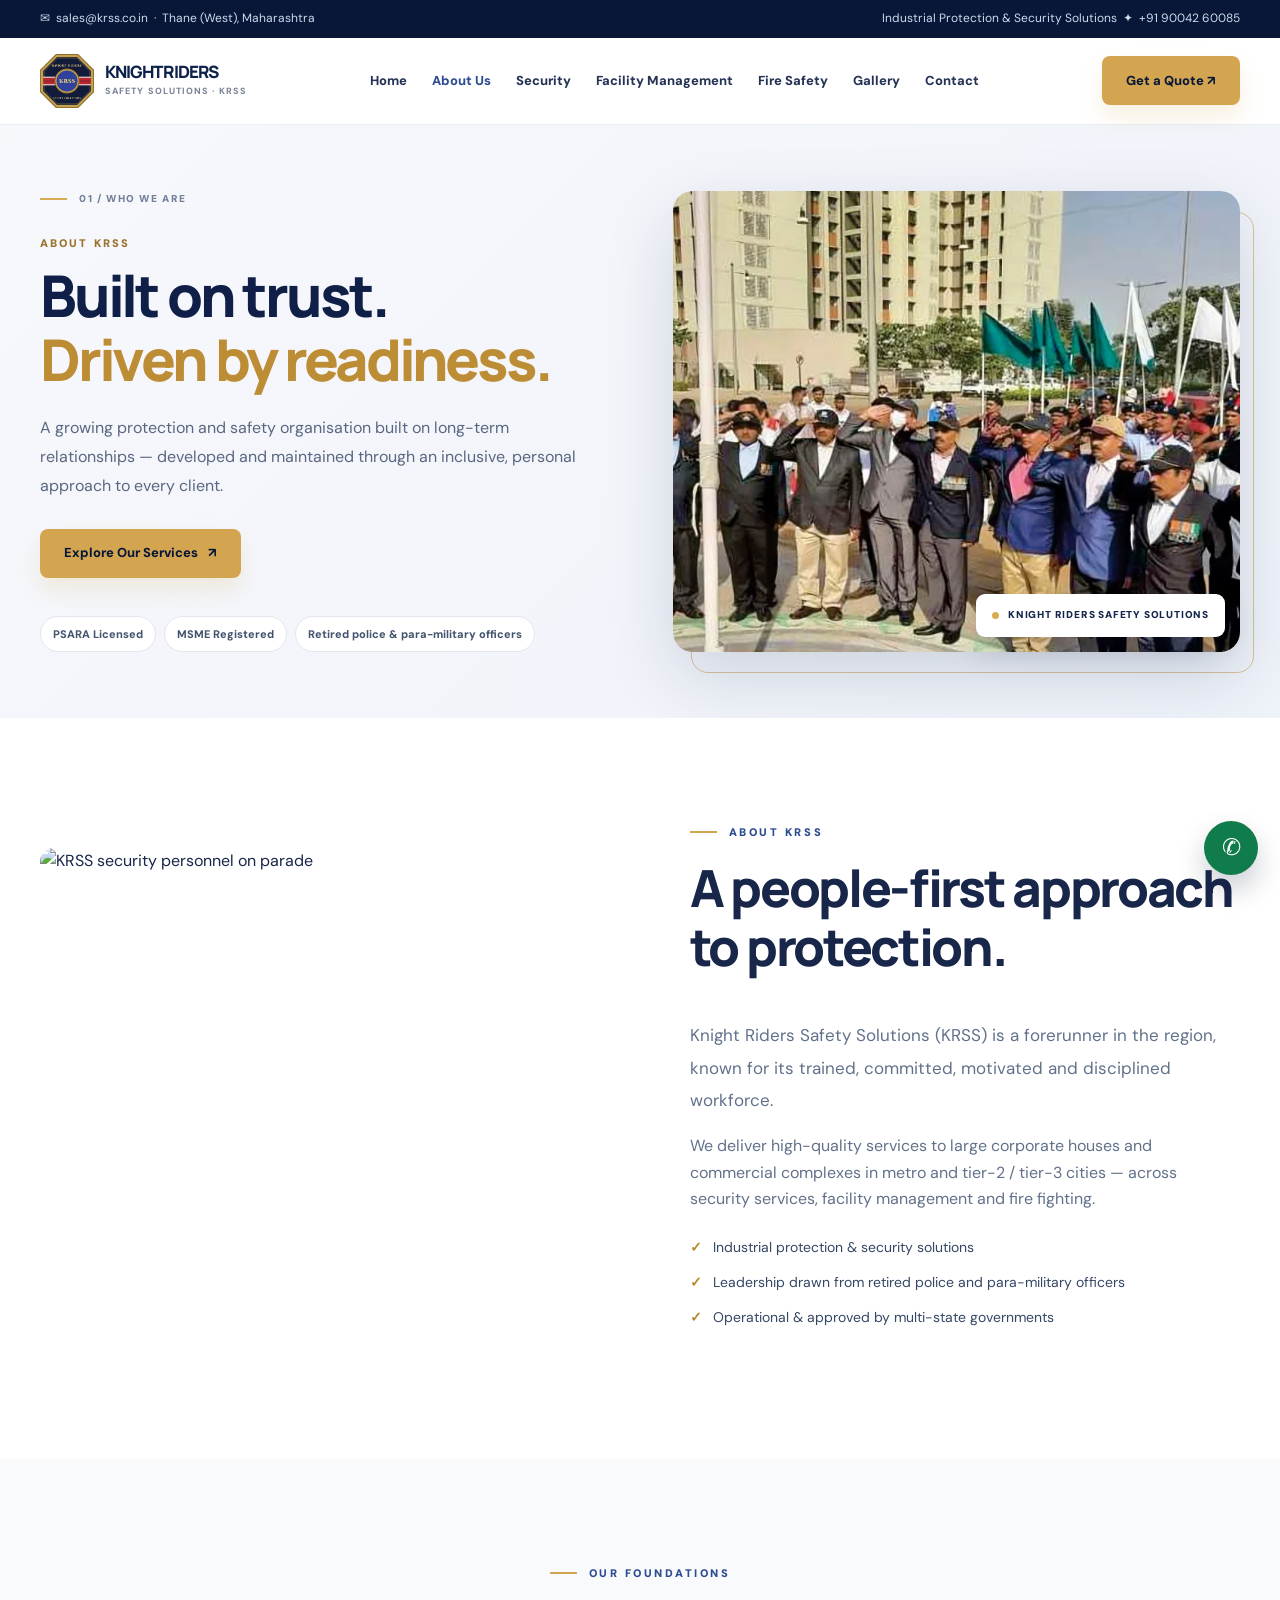
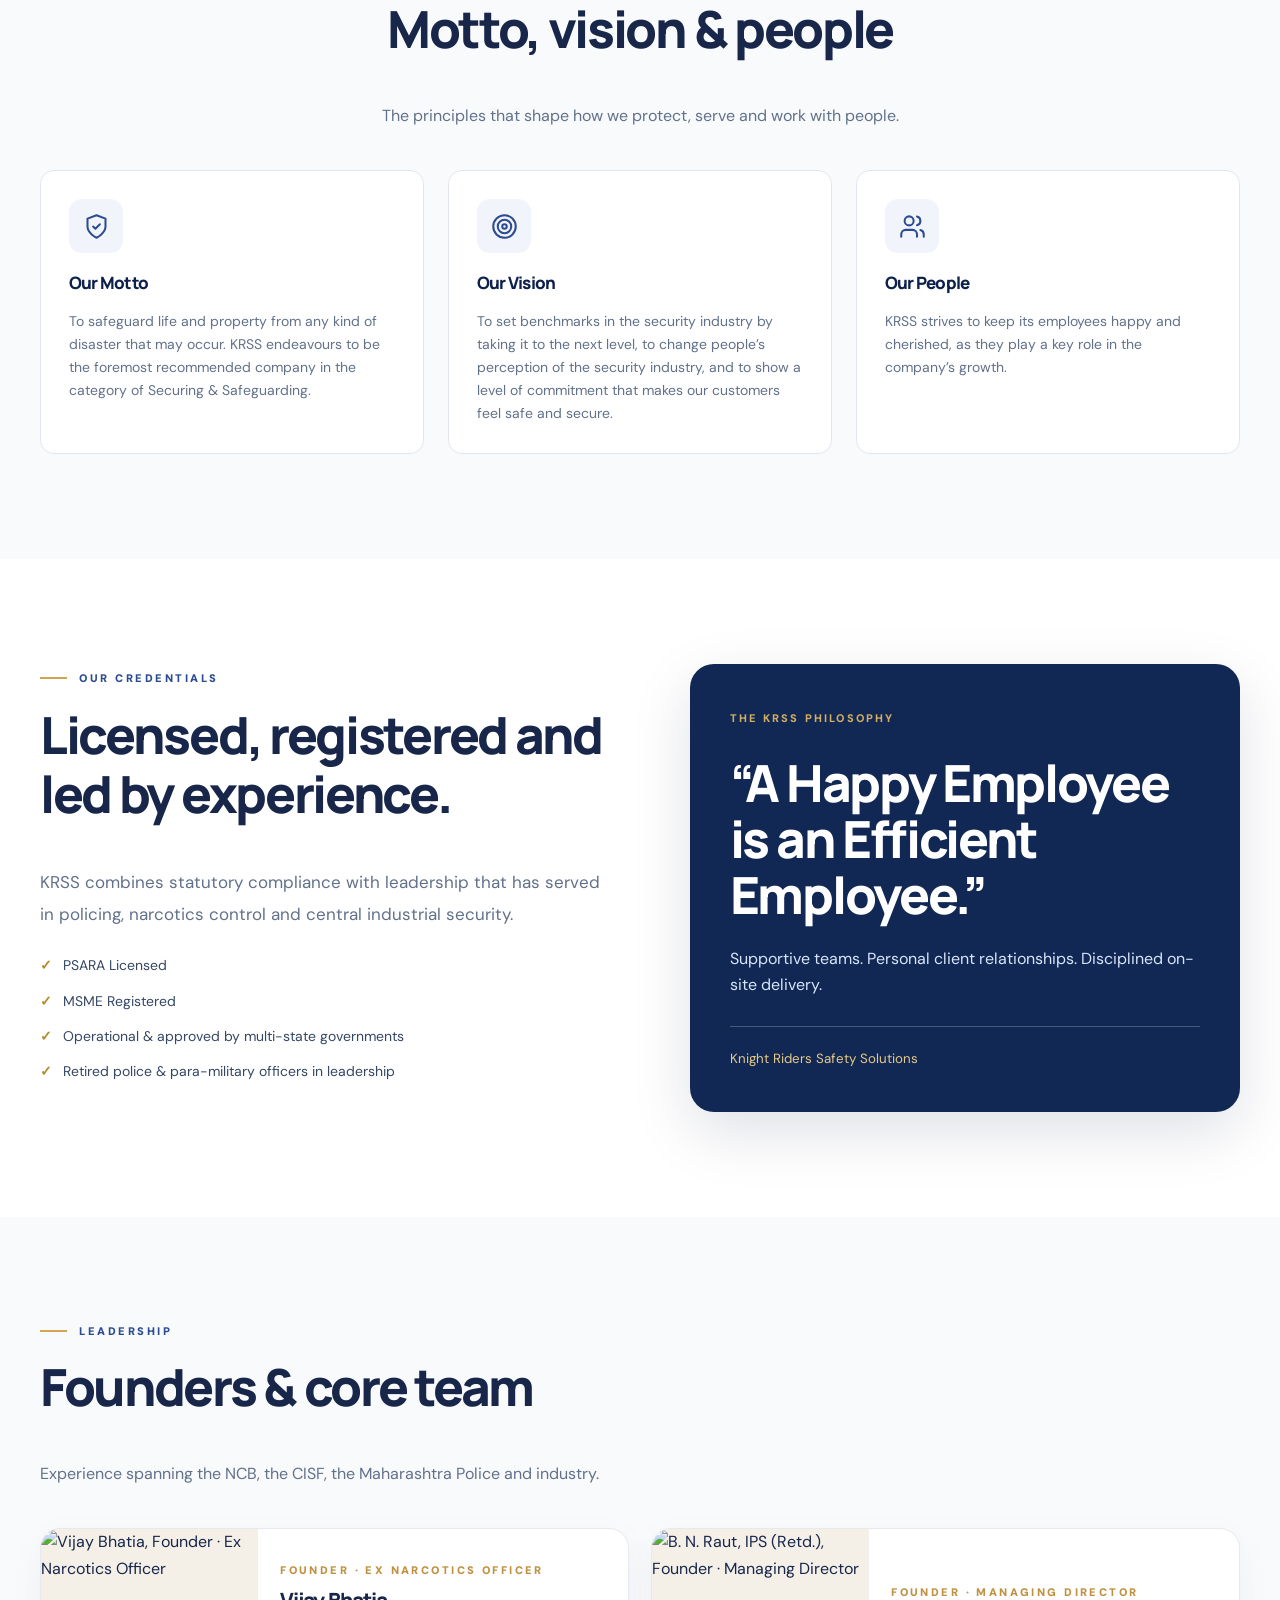
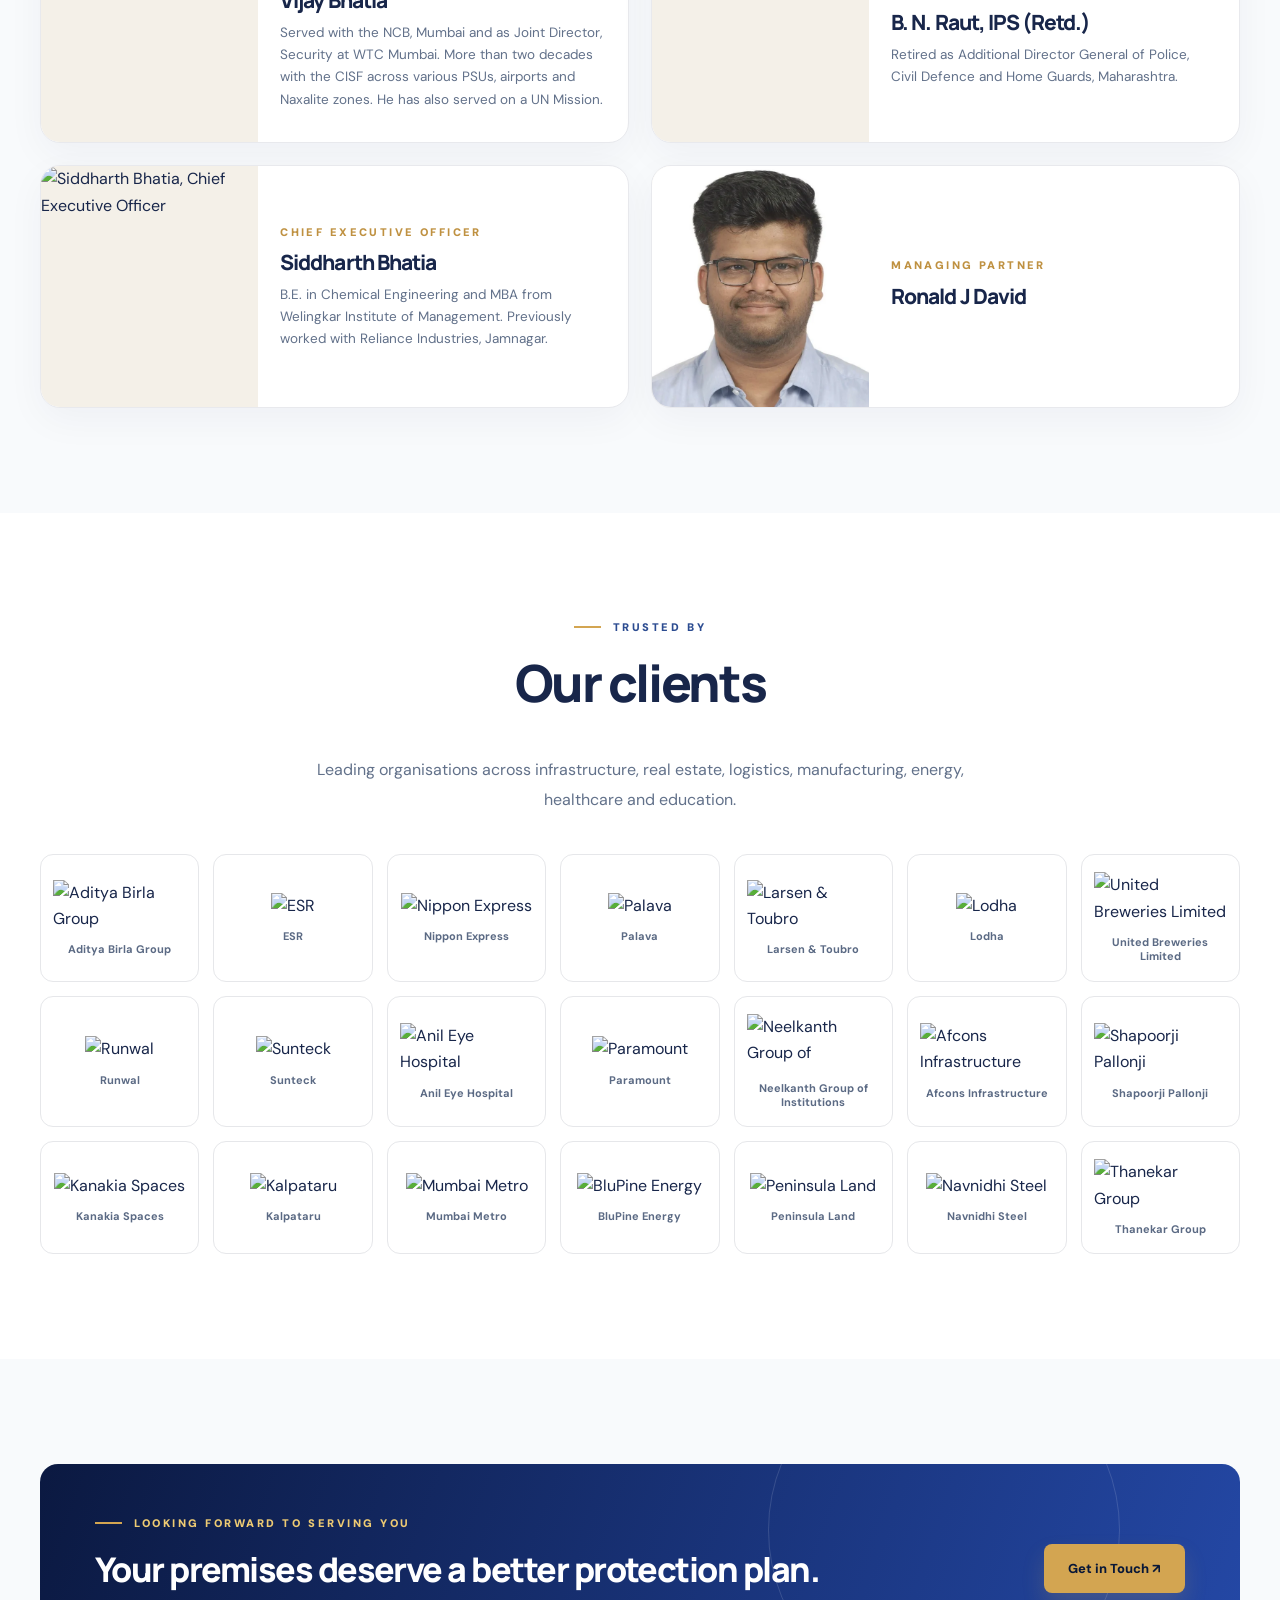
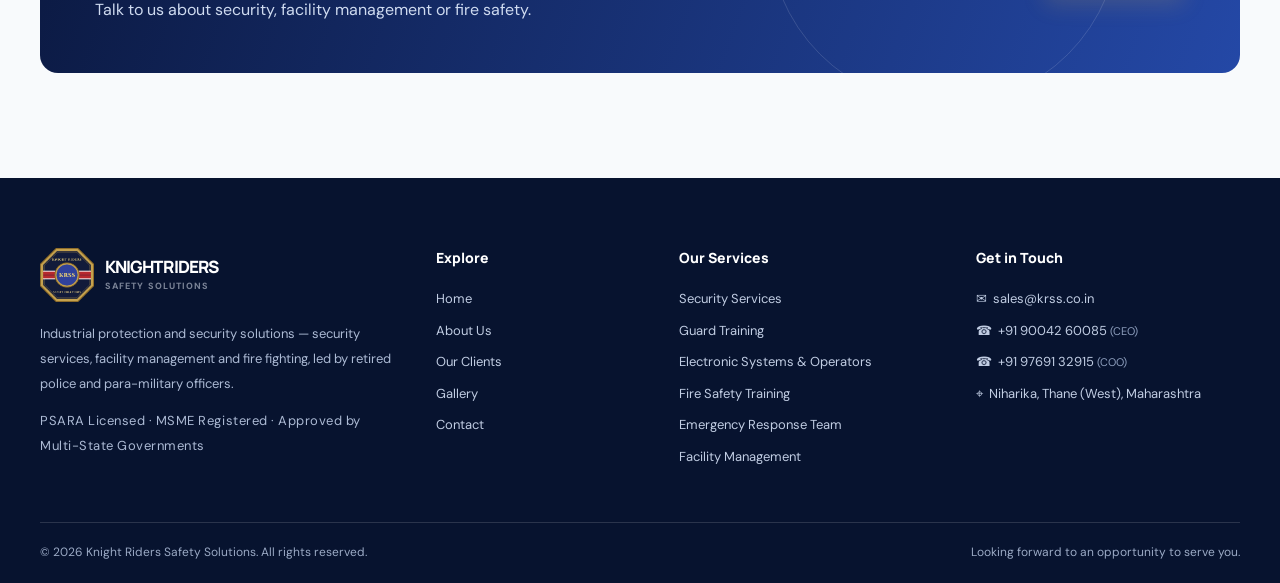
==== about.html @ 5faadcf9 "first commit" ====
<!DOCTYPE html>
<html lang="en">
<head>
<meta charset="utf-8"/>
<meta name="viewport" content="width=device-width,initial-scale=1"/>
<meta name="description" content="About Knight Riders Safety Solutions (KRSS): our motto, vision, people, founders and core team, and the clients we serve."/>
<meta name="theme-color" content="#0b1941"/>
<meta name="color-scheme" content="light"/>
<title>About Us | Knight Riders Safety Solutions</title>
<link rel="icon" type="image/png" href="assets/krss-emblem-180.png"/>
<link rel="apple-touch-icon" href="assets/krss-emblem-180.png"/>
<link rel="preconnect" href="https://fonts.googleapis.com"/>
<link rel="stylesheet" href="style.css"/>
</head>
<body>
<a class="skip-to-content" href="#main-content">Skip to main content</a>
<div class="topbar"><div class="container"><div>✉&nbsp; <a href="mailto:sales@krss.co.in">sales@krss.co.in</a> &nbsp;·&nbsp; Thane (West), Maharashtra</div><div>Industrial Protection &amp; Security Solutions &nbsp;✦&nbsp; <a href="tel:+919004260085">+91 90042 60085</a></div></div></div>
<header class="header"><div class="container navwrap">
<a class="logo" href="index.html" aria-label="KRSS Home"><img src="assets/krss-emblem.webp" alt="Knight Riders Safety Solutions logo" width="54" height="54"/><span><strong>KNIGHT RIDERS</strong><small>SAFETY SOLUTIONS · KRSS</small></span></a>
<nav class="navlinks" id="main-navigation" aria-label="Main navigation"><a href="index.html">Home</a><a href="about.html" class="active" aria-current="page">About Us</a><a href="security.html">Security</a><a href="facility.html">Facility Management</a><a href="fire-safety.html">Fire Safety</a><a href="gallery.html">Gallery</a><a href="contact.html">Contact</a></nav>
<a class="btn btn-gold" href="contact.html">Get a Quote ↗</a>
<button type="button" class="menu-toggle" aria-controls="main-navigation" aria-expanded="false" aria-label="Toggle navigation">☰</button>
</div></header>
<main id="main-content">
<section class="editorial-hero hero-about"><div class="container editorial-shell">
<div class="editorial-copy"><div class="hero-index"><span class="index-line"></span>01 / WHO WE ARE</div><div class="editorial-kicker">ABOUT KRSS</div>
<h1>Built on trust.<br/><em>Driven by readiness.</em></h1><p>A growing protection and safety organisation built on long-term relationships — developed and maintained through an inclusive, personal approach to every client.</p><div class="editorial-actions"><a class="btn btn-gold" href="security.html">Explore Our Services <span aria-hidden="true">↗</span></a></div><div class="hero-chips"><span>PSARA Licensed</span><span>MSME Registered</span><span>Retired police &amp; para-military officers</span></div></div>
<div class="editorial-visual"><img src="assets/officers-salute.webp" alt="KRSS officers saluting at a flag-hoisting ceremony" loading="eager" fetchpriority="high" decoding="async"/><div class="photo-tag"><span class="photo-tag-dot"></span>KNIGHT RIDERS SAFETY SOLUTIONS</div></div>
</div></section>
<section class="section"><div class="container split">
<div class="image-figure reveal"><img src="assets/parade.webp" alt="KRSS security personnel on parade" loading="lazy" decoding="async"/></div>
<div class="reveal"><div class="eyebrow">About KRSS</div><h2>A people-first approach to protection.</h2>
<p class="lead">Knight Riders Safety Solutions (KRSS) is a forerunner in the region, known for its trained, committed, motivated and disciplined workforce.</p>
<p>We deliver high-quality services to large corporate houses and commercial complexes in metro and tier-2 / tier-3 cities — across security services, facility management and fire fighting.</p>
<ul class="ticklist"><li>Industrial protection &amp; security solutions</li><li>Leadership drawn from retired police and para-military officers</li><li>Operational &amp; approved by multi-state governments</li></ul></div>
</div></section>

<section class="section section-muted"><div class="container">
<div class="section-title center reveal"><div class="eyebrow">Our Foundations</div><h2>Motto, vision &amp; people</h2><p>The principles that shape how we protect, serve and work with people.</p></div>
<div class="grid3">
<div class="feature reveal"><div class="f-icon"><span class="krss-icon" data-icon="shield-check" aria-hidden="true"></span></div><h3>Our Motto</h3><p>To safeguard life and property from any kind of disaster that may occur. KRSS endeavours to be the foremost recommended company in the category of Securing &amp; Safeguarding.</p></div>
<div class="feature reveal"><div class="f-icon"><span class="krss-icon" data-icon="target" aria-hidden="true"></span></div><h3>Our Vision</h3><p>To set benchmarks in the security industry by taking it to the next level, to change people’s perception of the security industry, and to show a level of commitment that makes our customers feel safe and secure.</p></div>
<div class="feature reveal"><div class="f-icon"><span class="krss-icon" data-icon="users" aria-hidden="true"></span></div><h3>Our People</h3><p>KRSS strives to keep its employees happy and cherished, as they play a key role in the company’s growth.</p></div>
</div></div></section>

<section class="section"><div class="container split about-values">
<div class="reveal"><div class="eyebrow">Our Credentials</div><h2>Licensed, registered and led by experience.</h2>
<p class="lead">KRSS combines statutory compliance with leadership that has served in policing, narcotics control and central industrial security.</p>
<ul class="ticklist"><li>PSARA Licensed</li><li>MSME Registered</li><li>Operational &amp; approved by multi-state governments</li><li>Retired police &amp; para-military officers in leadership</li></ul></div>
<div class="value-note reveal"><span>THE KRSS PHILOSOPHY</span><h3>“A Happy Employee is an Efficient Employee.”</h3><p>Supportive teams. Personal client relationships. Disciplined on-site delivery.</p><div class="value-line"></div><small>Knight Riders Safety Solutions</small></div>
</div></section>

<section class="section section-muted"><div class="container">
<div class="section-title reveal"><div class="eyebrow">Leadership</div><h2>Founders &amp; core team</h2><p>Experience spanning the NCB, the CISF, the Maharashtra Police and industry.</p></div>
<div class="leadership-grid">
<article class="leader-card reveal"><div class="leader-portrait"><img src="assets/leader-1.webp" alt="Vijay Bhatia, Founder · Ex Narcotics Officer" loading="lazy" decoding="async"/></div><div class="leader-details"><span class="subtle-overline">Founder · Ex Narcotics Officer</span><h3>Vijay Bhatia</h3><p>Served with the NCB, Mumbai and as Joint Director, Security at WTC Mumbai. More than two decades with the CISF across various PSUs, airports and Naxalite zones. He has also served on a UN Mission.</p></div></article>
<article class="leader-card reveal"><div class="leader-portrait"><img src="assets/leader-2.webp" alt="B. N. Raut, IPS (Retd.), Founder · Managing Director" loading="lazy" decoding="async"/></div><div class="leader-details"><span class="subtle-overline">Founder · Managing Director</span><h3>B. N. Raut, IPS (Retd.)</h3><p>Retired as Additional Director General of Police, Civil Defence and Home Guards, Maharashtra.</p></div></article>
<article class="leader-card reveal"><div class="leader-portrait"><img src="assets/leader-3.webp" alt="Siddharth Bhatia, Chief Executive Officer" loading="lazy" decoding="async"/></div><div class="leader-details"><span class="subtle-overline">Chief Executive Officer</span><h3>Siddharth Bhatia</h3><p>B.E. in Chemical Engineering and MBA from Welingkar Institute of Management. Previously worked with Reliance Industries, Jamnagar.</p></div></article>
<article class="leader-card reveal"><div class="leader-portrait"><img src="assets/leader-4.webp" alt="Ronald J David, Managing Partner" loading="lazy" decoding="async"/></div><div class="leader-details"><span class="subtle-overline">Managing Partner</span><h3>Ronald J David</h3></div></article>
</div></div></section>

<section class="section" id="clients"><div class="container">
<div class="section-title center reveal"><div class="eyebrow">Trusted By</div><h2>Our clients</h2><p>Leading organisations across infrastructure, real estate, logistics, manufacturing, energy, healthcare and education.</p></div>
<div class="client-brand-grid"><figure class="client-brand reveal"><img src="assets/client-logo-01.webp" alt="Aditya Birla Group" loading="lazy" decoding="async"/><figcaption>Aditya Birla Group</figcaption></figure><figure class="client-brand reveal"><img src="assets/client-logo-02.webp" alt="ESR" loading="lazy" decoding="async"/><figcaption>ESR</figcaption></figure><figure class="client-brand reveal"><img src="assets/client-logo-03.webp" alt="Nippon Express" loading="lazy" decoding="async"/><figcaption>Nippon Express</figcaption></figure><figure class="client-brand reveal"><img src="assets/client-logo-04.webp" alt="Palava" loading="lazy" decoding="async"/><figcaption>Palava</figcaption></figure><figure class="client-brand reveal"><img src="assets/client-logo-05.webp" alt="Larsen &amp; Toubro" loading="lazy" decoding="async"/><figcaption>Larsen &amp; Toubro</figcaption></figure><figure class="client-brand reveal"><img src="assets/client-logo-06.webp" alt="Lodha" loading="lazy" decoding="async"/><figcaption>Lodha</figcaption></figure><figure class="client-brand reveal"><img src="assets/client-logo-07.webp" alt="United Breweries Limited" loading="lazy" decoding="async"/><figcaption>United Breweries Limited</figcaption></figure><figure class="client-brand reveal"><img src="assets/client-logo-08.webp" alt="Runwal" loading="lazy" decoding="async"/><figcaption>Runwal</figcaption></figure><figure class="client-brand reveal"><img src="assets/client-logo-09.webp" alt="Sunteck" loading="lazy" decoding="async"/><figcaption>Sunteck</figcaption></figure><figure class="client-brand reveal"><img src="assets/client-logo-10.webp" alt="Anil Eye Hospital" loading="lazy" decoding="async"/><figcaption>Anil Eye Hospital</figcaption></figure><figure class="client-brand reveal"><img src="assets/client-logo-11.webp" alt="Paramount" loading="lazy" decoding="async"/><figcaption>Paramount</figcaption></figure><figure class="client-brand reveal"><img src="assets/client-logo-12.webp" alt="Neelkanth Group of Institutions" loading="lazy" decoding="async"/><figcaption>Neelkanth Group of Institutions</figcaption></figure><figure class="client-brand reveal"><img src="assets/client-logo-13.webp" alt="Afcons Infrastructure" loading="lazy" decoding="async"/><figcaption>Afcons Infrastructure</figcaption></figure><figure class="client-brand reveal"><img src="assets/client-logo-14.webp" alt="Shapoorji Pallonji" loading="lazy" decoding="async"/><figcaption>Shapoorji Pallonji</figcaption></figure><figure class="client-brand reveal"><img src="assets/client-logo-15.webp" alt="Kanakia Spaces" loading="lazy" decoding="async"/><figcaption>Kanakia Spaces</figcaption></figure><figure class="client-brand reveal"><img src="assets/client-logo-16.webp" alt="Kalpataru" loading="lazy" decoding="async"/><figcaption>Kalpataru</figcaption></figure><figure class="client-brand reveal"><img src="assets/client-logo-17.webp" alt="Mumbai Metro" loading="lazy" decoding="async"/><figcaption>Mumbai Metro</figcaption></figure><figure class="client-brand reveal"><img src="assets/client-logo-18.webp" alt="BluPine Energy" loading="lazy" decoding="async"/><figcaption>BluPine Energy</figcaption></figure><figure class="client-brand reveal"><img src="assets/client-logo-19.webp" alt="Peninsula Land" loading="lazy" decoding="async"/><figcaption>Peninsula Land</figcaption></figure><figure class="client-brand reveal"><img src="assets/client-logo-20.webp" alt="Navnidhi Steel" loading="lazy" decoding="async"/><figcaption>Navnidhi Steel</figcaption></figure><figure class="client-brand reveal"><img src="assets/client-logo-21.webp" alt="Thanekar Group" loading="lazy" decoding="async"/><figcaption>Thanekar Group</figcaption></figure></div>
</div></section>
<section class="section section-muted"><div class="container"><div class="banner-cta reveal home-cta"><div><div class="eyebrow light-eyebrow">Looking forward to serving you</div><h2>Your premises deserve a better protection plan.</h2><p>Talk to us about security, facility management or fire safety.</p></div><a class="btn btn-gold" href="contact.html">Get in Touch ↗</a></div></div></section>
</main>
<footer class="footer"><div class="container">
<div class="footer-grid">
<div><a class="logo" href="index.html"><img src="assets/krss-emblem.webp" alt="KRSS logo" width="54" height="54" loading="lazy"/><span><strong>KNIGHT RIDERS</strong><small>SAFETY SOLUTIONS</small></span></a>
<p style="margin-top:20px">Industrial protection and security solutions — security services, facility management and fire fighting, led by retired police and para-military officers.</p>
<p class="footer-badges">PSARA Licensed · MSME Registered · Approved by Multi-State Governments</p></div>
<div><h4>Explore</h4><div class="footer-links"><a href="index.html">Home</a><a href="about.html">About Us</a><a href="about.html#clients">Our Clients</a><a href="gallery.html">Gallery</a><a href="contact.html">Contact</a></div></div>
<div><h4>Our Services</h4><div class="footer-links"><a href="security.html">Security Services</a><a href="security.html#guard-training">Guard Training</a><a href="security.html#electronic">Electronic Systems &amp; Operators</a><a href="fire-safety.html#training">Fire Safety Training</a><a href="fire-safety.html#ert">Emergency Response Team</a><a href="facility.html">Facility Management</a></div></div>
<div><h4>Get in Touch</h4><div class="footer-links footer-contact">
<a href="mailto:sales@krss.co.in">✉&nbsp; sales@krss.co.in</a>
<a href="tel:+919004260085">☎&nbsp; +91 90042 60085 <small>(CEO)</small></a>
<a href="tel:+919769132915">☎&nbsp; +91 97691 32915 <small>(COO)</small></a>
<span>⌖&nbsp; Niharika, Thane (West), Maharashtra</span></div></div>
</div>
<div class="footer-bottom"><span>© <span id="year">2026</span> Knight Riders Safety Solutions. All rights reserved.</span><span>Looking forward to an opportunity to serve you.</span></div>
</div></footer>
<a class="float-contact" href="https://wa.me/919004260085?text=Hello%20KRSS%2C%20I%20would%20like%20to%20enquire%20about%20your%20services." aria-label="Enquire on WhatsApp" target="_blank" rel="noopener noreferrer">✆</a>
<script src="script.js" defer></script>
<script>document.getElementById('year').textContent=new Date().getFullYear()</script>
</body>
</html>
---- style.css ----
@import url('https://fonts.googleapis.com/css2?family=DM+Sans:wght@400;500;600;700&family=Manrope:wght@400;500;600;700;800&display=swap');
:root{--navy:#0b1941;--deep:#06112d;--blue:#2448a6;--gold:#d6ac54;--gold2:#f1d58c;--ink:#18264a;--muted:#62718a;--bg:#f7f8fc;--border:#e2e7ef;--white:#fff;--shadow:0 20px 55px rgba(11,25,65,.085)}*{box-sizing:border-box}html{scroll-behavior:smooth}body{margin:0;font-family:'DM Sans',sans-serif;color:var(--ink);background:#fff;line-height:1.65;overflow-x:hidden}h1,h2,h3,h4,p{margin-top:0}h1,h2,h3{font-family:Manrope,sans-serif;line-height:1.16;letter-spacing:-.045em}h1{font-size:clamp(2.6rem,5.4vw,5.8rem);font-weight:800}h2{font-size:clamp(2.15rem,4vw,3.65rem);font-weight:800}h3{font-weight:800}p{color:#62718a}a{text-decoration:none;color:inherit}img{max-width:100%;display:block}button,input,textarea,select{font:inherit}button{cursor:pointer}.container{width:min(1200px,calc(100% - 48px));margin:auto}.topbar{background:var(--deep);color:#cfdaee;font-size:12px}.topbar .container{display:flex;justify-content:space-between;gap:16px;padding:9px 0}.topbar a:hover{color:var(--gold)}.header{position:sticky;top:0;z-index:100;background:rgba(255,255,255,.95);backdrop-filter:blur(20px);border-bottom:1px solid #e9edf4;transition:box-shadow .25s}.header.scrolled{box-shadow:0 12px 30px rgba(6,17,45,.09)}.navwrap{display:flex;align-items:center;justify-content:space-between;min-height:86px;gap:24px}.logo{display:flex;align-items:center;gap:11px;min-width:0}.logo img{height:54px;width:54px;border-radius:50%;object-fit:cover}.logo strong{font-family:Manrope;font-weight:900;letter-spacing:-.055em;font-size:17px;line-height:1.12;color:var(--navy);display:block}.logo small{display:block;color:#7a8396;letter-spacing:.12em;font-weight:800;font-size:9px;margin-top:3px}.navlinks{display:flex;align-items:center;gap:25px}.navlinks a{font-size:13px;font-weight:800;color:#243355;transition:color .2s}.navlinks a:hover,.navlinks a.active{color:var(--blue)}.btn{display:inline-flex;align-items:center;justify-content:center;gap:10px;min-height:49px;border-radius:8px;padding:12px 23px;font-size:13px;font-weight:800;border:1px solid transparent;transition:transform .3s,background .3s,box-shadow .3s;white-space:nowrap}.btn:hover{transform:translateY(-3px)}.btn-gold{background:var(--gold);color:var(--deep);box-shadow:0 12px 22px rgba(214,172,84,.18)}.btn-gold:hover{background:var(--gold2)}.btn-navy{background:var(--navy);color:white}.btn-outline{color:white;border-color:rgba(255,255,255,.65)}.btn-white{background:white;color:var(--navy)}.menu-toggle{display:none;background:none;border:0;padding:10px;font-size:26px;color:var(--navy)}.eyebrow{font-size:11px;letter-spacing:.23em;text-transform:uppercase;color:var(--blue);font-weight:900;display:flex;gap:12px;align-items:center;margin-bottom:17px}.eyebrow:before{content:'';height:2px;width:27px;background:var(--gold)}.light-eyebrow{color:#eecb73}.section{padding:105px 0}.section-muted{background:var(--bg)}.section-title{max-width:670px;margin-bottom:40px}.section-title.center{text-align:center;margin-inline:auto}.section-title.center .eyebrow{justify-content:center}.section-title p{font-size:16px;line-height:1.85}.hero{position:relative;min-height:680px;display:flex;align-items:center;overflow:hidden;color:white;background:var(--deep)}.hero-bg{position:absolute;inset:0;background:linear-gradient(90deg,rgba(4,15,41,.97) 0%,rgba(6,19,52,.89) 39%,rgba(6,19,52,.28) 100%),url('assets/team-building.webp') center 43%/cover;transform:scale(1.07);animation:heropan 14s ease-out both}@keyframes heropan{to{transform:scale(1)}}.hero-content{position:relative;padding:125px 0 150px;max-width:800px}.hero h1{margin-bottom:25px}.hero h1 span{color:var(--gold2)}.hero p{color:#d7e1f4;font-size:17px;max-width:580px;line-height:1.85}.hero-actions{display:flex;flex-wrap:wrap;gap:13px;margin-top:31px}.hero-mark{position:absolute;right:-70px;bottom:-85px;color:#ffffff10;font:900 260px Manrope;letter-spacing:-.08em;pointer-events:none}.trust-strip{position:relative;margin-top:-58px;z-index:5}.trust-inner{background:white;border-radius:13px;box-shadow:var(--shadow);display:grid;grid-template-columns:repeat(4,1fr);padding:24px}.trust-item{padding:8px 18px;border-right:1px solid var(--border);display:flex;align-items:center;gap:14px;font-size:13px;font-weight:800;color:var(--navy)}.trust-item:last-child{border:0}.trust-icon{width:44px;height:44px;flex:0 0 44px;background:#eef2fb;color:var(--blue);border-radius:10px;display:grid;place-items:center;font-size:22px}.grid3{display:grid;grid-template-columns:repeat(3,1fr);gap:24px}.grid4{display:grid;grid-template-columns:repeat(4,1fr);gap:22px}.service-card{border:1px solid var(--border);border-radius:15px;background:white;overflow:hidden;transition:transform .35s,box-shadow .35s;box-shadow:0 8px 30px rgba(6,17,45,.025)}.service-card:hover{transform:translateY(-9px);box-shadow:var(--shadow)}.service-card .photo{height:225px;background:#ebeff5;overflow:hidden}.photo img{width:100%;height:100%;object-fit:cover;transition:transform .6s}.service-card:hover img{transform:scale(1.065)}.service-card .info{padding:25px}.service-card h3{font-size:19px;margin-bottom:11px;color:var(--navy)}.service-card p{font-size:14px;min-height:71px}.text-link{color:var(--blue);font-size:13px;font-weight:900;display:inline-flex;gap:10px;align-items:center}.text-link:hover{color:#b18b3a}.split{display:grid;grid-template-columns:1.05fr 1fr;gap:72px;align-items:center}.image-figure{position:relative}.image-figure>img{width:100%;height:480px;object-fit:cover;border-radius:14px}.image-figure .stamp{position:absolute;bottom:-20px;right:-22px;background:var(--navy);color:white;border:5px solid white;border-radius:12px;padding:21px 28px;text-align:center;box-shadow:var(--shadow)}.stamp b{font:800 24px Manrope;display:block}.ticklist{list-style:none;padding:0;margin:24px 0}.ticklist li{display:flex;gap:11px;margin:12px 0;color:#354765;font-size:14px}.ticklist li:before{content:'✓';font-weight:900;color:#b48a2c}.stats-band{background:var(--navy);color:white;padding:46px 0}.stats{display:grid;grid-template-columns:repeat(4,1fr);gap:28px}.stat{text-align:center;border-right:1px solid #ffffff35}.stat:last-child{border:0}.stat b{display:block;font:800 clamp(22px,3vw,32px) Manrope}.stat span{color:#ccdaf2;font-size:12px}.feature{padding:28px;border:1px solid var(--border);border-radius:14px;background:#fff}.feature .f-icon{display:grid;place-items:center;width:54px;height:54px;background:#f1f4fb;color:var(--blue);border-radius:13px;font-size:23px;margin-bottom:20px}.feature h3{font-size:17px;color:var(--navy)}.feature p{font-size:14px;margin:0}.banner-cta{background:linear-gradient(110deg,#07173c,#203c86);color:white;border-radius:18px;padding:50px 55px;display:flex;align-items:center;justify-content:space-between;gap:30px;position:relative;overflow:hidden}.banner-cta:after{content:'';position:absolute;right:10%;top:-110px;width:350px;height:350px;border:1px solid #ffffff22;border-radius:50%;pointer-events:none}.banner-cta h2{font-size:clamp(23px,3vw,34px);margin:0 0 8px}.banner-cta p{color:#cfdbf0;margin:0}.banner-cta .btn{z-index:1}.footer{background:#07132f;color:#d5def1;padding:70px 0 20px}.footer-grid{display:grid;grid-template-columns:1.6fr .9fr 1.15fr 1.2fr;gap:45px}.footer .logo strong{color:white}.footer p{color:#acbad4;font-size:13px;line-height:1.9}.footer h4{color:white;font:800 14px Manrope;margin-bottom:21px}.footer-links{display:grid;gap:10px}.footer-links a,.footer-contact a{font-size:13px;color:#c1cde3}.footer-links a:hover,.footer-contact a:hover{color:var(--gold)}.footer-bottom{border-top:1px solid #ffffff24;display:flex;justify-content:space-between;gap:20px;margin-top:50px;padding-top:20px;font-size:12px;color:#9baac5}.page-hero{padding:107px 0 110px;background:linear-gradient(110deg,rgba(6,17,45,.96),rgba(15,43,100,.88)),url('assets/team-drill.webp') center/cover;color:white}.page-hero h1{font-size:clamp(42px,5vw,68px);margin-bottom:20px}.page-hero p{color:#d7e3f4;max-width:670px;font-size:17px}.breadcrumbs{margin-top:35px;font-size:12px;color:#d5e0f6}.breadcrumbs a{color:var(--gold2)}.content-layout{display:grid;grid-template-columns:1fr 1fr;gap:45px;align-items:center}.content-layout img{width:100%;height:425px;object-fit:cover;border-radius:15px}.content-layout h2{font-size:clamp(28px,3vw,43px)}.service-list{display:grid;grid-template-columns:repeat(2,1fr);gap:18px}.list-card{background:white;padding:24px 26px;border:1px solid var(--border);border-radius:12px}.list-card h3{font-size:17px;margin-bottom:9px}.list-card p{font-size:13px;margin:0}.gallery-grid{display:grid;grid-template-columns:repeat(3,1fr);gap:18px}.gallery-item{position:relative;overflow:hidden;border-radius:12px;cursor:pointer;border:0;padding:0;background:#081837;aspect-ratio:4/3;text-align:left}.gallery-item img{width:100%;height:100%;object-fit:cover;transition:transform .5s}.gallery-item:hover img{transform:scale(1.08)}.gallery-item span{position:absolute;bottom:0;left:0;right:0;color:white;background:linear-gradient(0deg,#06132fde,transparent);padding:38px 20px 17px;font-size:13px;font-weight:800}.lightbox{position:fixed;inset:0;background:rgba(3,9,25,.94);z-index:1000;display:none;align-items:center;justify-content:center;padding:45px}.lightbox.open{display:flex}.lightbox img{max-height:86vh;max-width:90vw;object-fit:contain;border-radius:7px}.lightbox button{position:absolute;top:20px;right:25px;background:white;color:#0b1941;border:0;border-radius:50%;height:44px;width:44px;font-size:26px}.contact-grid{display:grid;grid-template-columns:.8fr 1.2fr;gap:50px}.contact-card{border:1px solid var(--border);background:white;padding:28px;border-radius:14px;display:flex;gap:20px;margin-bottom:18px}.contact-card .f-icon{color:var(--blue);font-size:24px}.contact-card h3{font-size:17px;margin:0 0 6px}.contact-card p{font-size:14px;margin:0}.form-panel{padding:35px;border-radius:16px;box-shadow:var(--shadow);border:1px solid var(--border)}.form-grid{display:grid;grid-template-columns:repeat(2,1fr);gap:16px}.field{display:flex;flex-direction:column;gap:7px}.field.full{grid-column:1/-1}.field label{font-size:12px;font-weight:800;color:var(--navy)}.field input,.field select,.field textarea{outline:0;border:1px solid #dce3ef;border-radius:8px;padding:13px;background:#fbfcff;width:100%;font-size:14px;color:var(--navy)}.field input:focus,.field textarea:focus,.field select:focus{border-color:var(--blue);box-shadow:0 0 0 3px #2448a611}.field textarea{min-height:120px;resize:vertical}.form-note{font-size:12px;margin-top:12px}.quote-grid{display:grid;grid-template-columns:repeat(2,1fr);gap:22px}.quote{background:white;border:1px solid var(--border);padding:29px;border-radius:13px}.quote p{font-size:14px}.quote b{font-size:12px;color:var(--navy)}.profile-preview{display:flex;align-items:center;gap:18px;padding:23px;border:1px solid var(--border);border-radius:12px}.profile-preview .icon{font-size:30px}.reveal{opacity:0;transform:translateY(26px);transition:opacity .7s ease,transform .7s cubic-bezier(.2,.75,.2,1)}.reveal.visible{opacity:1;transform:none}.float-contact{position:fixed;right:22px;bottom:25px;z-index:99;background:#117c4b;color:white;border-radius:50%;width:54px;height:54px;display:grid;place-items:center;box-shadow:0 14px 28px #07132f36;font-size:23px;transition:transform .2s}.float-contact:hover{transform:scale(1.08)}.mobile-nav{display:none}.subtle-overline{color:#bf9141;font-size:11px;letter-spacing:.22em;text-transform:uppercase;font-weight:900}.lead{font-size:17px!important;line-height:1.9}.contact-info-small{display:block;font-size:11px;color:#7c88a2;margin-top:3px}
@media(max-width:1080px){.navlinks{gap:15px}.navlinks a{font-size:12px}.header .btn{display:none}.split{gap:42px}.footer-grid{grid-template-columns:repeat(2,1fr)}}@media(max-width:800px){.topbar{display:none}.navwrap{min-height:73px}.logo img{width:45px;height:45px}.logo strong{font-size:15px}.menu-toggle{display:block}.navlinks{display:none;position:absolute;top:73px;left:0;right:0;background:white;padding:20px 24px 26px;box-shadow:0 20px 25px #08122e20;flex-direction:column;align-items:flex-start;gap:0}.navlinks.open{display:flex}.navlinks a{width:100%;padding:13px 3px;font-size:15px;border-bottom:1px solid var(--border)}.hero{min-height:600px}.hero-content{padding:80px 0 120px}.hero-bg{background:linear-gradient(90deg,rgba(4,15,41,.94),rgba(4,15,41,.6)),url('assets/team-building.webp') center/cover}.trust-inner{grid-template-columns:repeat(2,1fr);gap:10px}.trust-item{border:0;padding:10px;font-size:12px}.grid3,.grid4{grid-template-columns:repeat(2,1fr)}.split,.content-layout,.contact-grid{grid-template-columns:1fr}.split .image-figure{order:-1}.image-figure>img{height:400px}.section{padding:75px 0}.stats{grid-template-columns:repeat(2,1fr)}.stat:nth-child(2){border-right:0}.stat{padding:10px}.banner-cta{padding:38px;flex-wrap:wrap}.gallery-grid{grid-template-columns:repeat(2,1fr)}.footer-grid{gap:35px}}@media(max-width:540px){.container{width:min(100% - 34px,1200px)}h1{font-size:2.6rem}.hero p{font-size:15px}.hero-actions{gap:9px}.btn{padding:11px 15px;font-size:12px}.trust-inner{padding:13px}.trust-item{gap:7px;font-size:11px}.trust-icon{width:33px;height:33px;flex-basis:33px;font-size:17px}.grid3,.grid4,.service-list,.gallery-grid,.quote-grid,.form-grid{grid-template-columns:1fr}.section{padding:65px 0}.service-card .photo{height:220px}.split{gap:35px}.image-figure>img,.content-layout img{height:290px}.image-figure .stamp{right:-5px}.footer-grid{grid-template-columns:1fr 1fr;gap:28px}.footer-grid>div:first-child,.footer-grid>div:last-child{grid-column:1/-1}.footer-bottom{flex-direction:column}.page-hero{padding:75px 0}.form-panel{padding:22px}.contact-grid{gap:22px}.hero-mark{display:none}.logo small{font-size:8px}}
@media(prefers-reduced-motion:reduce){*,*:before,*:after{animation:none!important;scroll-behavior:auto!important;transition:none!important}.reveal{opacity:1;transform:none}}
/* ---------- KRSS Premium Refined: unique editorial page heroes ---------- */
.skip-to-content{position:fixed;z-index:500;top:-70px;left:16px;background:#fff;color:#0b1941;padding:12px 20px;border-radius:8px;font-weight:800}.skip-to-content:focus{top:12px}
.editorial-hero{--accent:#d6ac54;position:relative;isolation:isolate;overflow:hidden;background:#f4f6fa}.editorial-shell{display:grid;grid-template-columns:1.08fr .92fr;align-items:center;min-height:570px;gap:5.5%;padding-top:66px;padding-bottom:66px}.editorial-copy{position:relative;z-index:2}.hero-index{display:flex;align-items:center;gap:12px;color:#738099;font-size:10px;font-weight:900;letter-spacing:.16em;margin-bottom:27px}.index-line{width:27px;height:2px;background:#d6ac54}.editorial-kicker{font-size:11px;font-weight:900;letter-spacing:.19em;color:#9a722e;margin-bottom:12px}.editorial-hero h1{color:#101f47;font-size:clamp(39px,4.5vw,69px);line-height:1.11;margin-bottom:22px;letter-spacing:-.055em}.editorial-hero h1 em{font-style:normal;color:#3154a0}.editorial-hero p{font-size:16px;max-width:560px;color:#5a6780;line-height:1.8}.editorial-actions{display:flex;align-items:center;gap:20px;flex-wrap:wrap;margin:28px 0}.editorial-secondary{font-size:13px;color:#364c6f;font-weight:800}.editorial-secondary:hover{color:#b58a37}.hero-chips{display:flex;flex-wrap:wrap;gap:8px;margin-top:38px}.hero-chips span{background:white;border:1px solid #e2e6ed;color:#44546e;font-size:11px;font-weight:800;padding:8px 12px;border-radius:50px}.editorial-visual{position:relative;min-width:0;align-self:stretch;min-height:390px}.editorial-visual:before{content:'';position:absolute;inset:21px -14px -21px 18px;border:1px solid rgba(191,148,64,.5);border-radius:17px}.editorial-visual img{position:absolute;inset:0;width:100%;height:100%;object-fit:cover;border-radius:16px;box-shadow:0 24px 70px rgba(10,26,62,.15)}.photo-tag{position:absolute;right:15px;bottom:15px;background:#fff;color:#16274d;box-shadow:0 10px 35px #0b194133;padding:13px 16px;border-radius:9px;font-size:10px;font-weight:900;letter-spacing:.08em;display:flex;align-items:center;gap:9px}.photo-tag-dot{width:7px;height:7px;background:#d6ac54;border-radius:50%}
.hero-security{background:#eef2f8}.hero-security .editorial-visual img{object-position:center 38%}.hero-security .editorial-visual{clip-path:inset(0 -30px -30px -30px)}
.hero-facility{background:#fff}.hero-facility .editorial-shell{grid-template-columns:.9fr 1.1fr;gap:6%}.hero-facility .editorial-visual img{border-radius:150px 18px 18px 18px}.hero-facility .editorial-visual:before{border-radius:160px 22px 22px 22px}.hero-facility .editorial-hero h1 em{color:#3154a0}
.hero-fire{background:#0c1b3f}.hero-fire .editorial-shell{grid-template-columns:1fr 1.03fr;min-height:600px}.hero-fire .editorial-visual img{border-radius:14px}.hero-fire h1,.hero-fire .editorial-hero h1{color:white}.hero-fire h1 em{color:#f1d58c}.hero-fire p{color:#d2dced}.hero-fire .hero-index{color:#aebddc}.hero-fire .editorial-kicker{color:#ebc77e}.hero-fire .hero-chips span{background:#ffffff13;color:#e1e8f7;border:1px solid #ffffff40}.hero-fire .editorial-secondary{color:#d6dff0}.hero-fire .editorial-visual:before{border-color:#e3b66080}
.hero-about{background:linear-gradient(135deg,#f7f8fc,#eef2f9)}.hero-about .editorial-shell{grid-template-columns:1fr 1fr}.hero-about .editorial-visual{min-height:460px}.hero-about .editorial-visual img{border-radius:20px;object-position:center}.hero-about h1 em{color:#bd8d35}
.hero-gallery{background:#f9fafc}.hero-gallery .editorial-shell{min-height:440px;grid-template-columns:1.1fr .9fr;padding-top:40px;padding-bottom:40px}.hero-gallery .editorial-visual{min-height:310px}.hero-gallery .editorial-visual img{border-radius:130px 16px 16px 16px}.hero-gallery .editorial-visual:before{display:none}
.hero-contact{background:#edf3fa}.hero-contact .editorial-shell{min-height:480px;grid-template-columns:1.1fr .9fr}.hero-contact .editorial-visual{min-height:330px}.hero-contact .editorial-visual img{border-radius:18px 130px 18px 18px}.hero-contact .editorial-visual:before{display:none}
.banner-cta.security-cta{background:linear-gradient(110deg,#071b42,#264b91)}.banner-cta.facility-cta{background:linear-gradient(110deg,#123d52,#1c6381)}.banner-cta.fire-cta{background:linear-gradient(110deg,#371c29,#813c3c)}.banner-cta.home-cta{background:linear-gradient(110deg,#0b1941,#2448a6)}
@media(max-width:950px){.editorial-shell,.hero-facility .editorial-shell,.hero-fire .editorial-shell,.hero-about .editorial-shell,.hero-gallery .editorial-shell,.hero-contact .editorial-shell{grid-template-columns:1fr;gap:36px;min-height:auto;padding-top:65px;padding-bottom:65px}.editorial-visual,.hero-about .editorial-visual,.hero-gallery .editorial-visual,.hero-contact .editorial-visual{min-height:360px}.editorial-hero h1{font-size:clamp(38px,7vw,62px)}.hero-chips{margin-top:20px}}
@media(max-width:560px){.editorial-shell,.hero-gallery .editorial-shell{padding-top:48px;padding-bottom:52px}.editorial-hero h1{font-size:clamp(34px,10vw,48px)}.editorial-hero p{font-size:14px}.editorial-visual,.hero-about .editorial-visual,.hero-gallery .editorial-visual,.hero-contact .editorial-visual{min-height:265px}.editorial-visual:before{inset:12px -5px -12px 9px}.photo-tag{font-size:8px;padding:9px;right:9px;bottom:9px}.hero-chips{gap:6px}.hero-chips span{font-size:10px;padding:7px 10px}.editorial-actions{gap:12px;margin:23px 0}.editorial-hero .btn{white-space:normal}.hero-gallery .editorial-visual img,.hero-facility .editorial-visual img,.hero-contact .editorial-visual img{border-radius:14px}}

/* KRSS source-profile integrations */
.leadership-grid{display:grid;grid-template-columns:repeat(2,minmax(0,1fr));gap:22px;margin-top:30px}
.leader-card{background:#fff;border:1px solid #e8e9ed;border-radius:20px;overflow:hidden;display:flex;min-height:215px;box-shadow:0 12px 38px rgba(7,25,58,.045);transition:transform .35s ease,box-shadow .35s ease}
.leader-card:hover{transform:translateY(-5px);box-shadow:0 22px 50px rgba(7,25,58,.11)}
.leader-portrait{flex:0 0 37%;background:#f4f0e8;min-width:0}
.leader-portrait img{width:100%;height:100%;object-fit:cover;object-position:center top;display:block}
.leader-details{padding:25px 22px;display:flex;flex-direction:column;justify-content:center}
.leader-details h3{margin:9px 0;font-size:21px;line-height:1.18}.leader-details p{font-size:13.5px;line-height:1.65;margin:0}
.value-note{padding:40px;border-radius:24px;background:#112855;color:#fff;box-shadow:0 20px 60px rgba(8,25,60,.13)}
.value-note>span{color:#d4ae60;font-size:11px;font-weight:800;letter-spacing:.2em}.value-note h3{font-size:clamp(32px,4vw,54px);line-height:1.1;margin:23px 0;color:#fff}.value-note p{color:#d9e5fa}.value-line{height:1px;background:rgba(255,255,255,.23);margin:28px 0 18px}.value-note small{color:#e6c986}
.client-brand-grid{display:grid;grid-template-columns:repeat(5,minmax(0,1fr));gap:14px;margin-top:28px}.client-brand{border:1px solid #e6e7ea;background:white;border-radius:13px;padding:17px 12px;min-height:91px;display:grid;place-items:center;transition:transform .25s ease,box-shadow .25s ease}.client-brand:hover{transform:translateY(-3px);box-shadow:0 10px 30px rgba(10,32,65,.08)}.client-brand img{max-width:100%;max-height:57px;width:auto;height:auto;object-fit:contain}
.profile-tags{display:flex;flex-wrap:wrap;gap:9px;margin-top:22px}.profile-tags span{padding:9px 13px;background:#f3f5fa;border:1px solid #e1e6ef;border-radius:30px;font-size:12px;font-weight:700;color:#15335e}
.facility-team-grid{display:grid;grid-template-columns:repeat(3,minmax(0,1fr));gap:20px;margin-top:34px}.team-profile{overflow:hidden;border-radius:19px;background:#fff;border:1px solid #e8eaf0;box-shadow:0 8px 28px rgba(0,25,60,.05)}.team-profile img{height:225px;width:100%;object-fit:cover;display:block;transition:transform .5s ease}.team-profile:hover img{transform:scale(1.045)}.team-profile>div{padding:24px}.team-profile h3{font-size:20px;margin:0 0 10px}.team-profile p{font-size:14px;margin:0;line-height:1.7}.more-services{margin-top:30px;padding:22px 26px;border-radius:17px;background:#f7f8fb}.more-services>span{font-weight:800;font-size:12px;letter-spacing:.04em}
@media(max-width:900px){.leadership-grid{grid-template-columns:1fr}.client-brand-grid{grid-template-columns:repeat(3,1fr)}.facility-team-grid{grid-template-columns:repeat(2,1fr)}}
@media(max-width:600px){.leader-card{min-height:0}.leader-portrait{flex-basis:36%}.leader-details{padding:16px}.leader-details h3{font-size:17px}.leader-details p{font-size:12px}.client-brand-grid{grid-template-columns:repeat(2,1fr);gap:9px}.client-brand{min-height:75px;padding:12px}.facility-team-grid{grid-template-columns:1fr}.team-profile img{height:210px}.value-note{padding:26px}}
@media(prefers-reduced-motion:reduce){.leader-card,.team-profile img,.client-brand{transition:none}}


/* KRSS Premium polish | 2026 */
:root{--navy:#0d214b;--deep:#081737;--blue:#2c4c91;--gold:#d3a551;--gold2:#f1d18a;--bg:#f8fafc}
.navlinks a{transition:color .2s ease}.btn:focus-visible,.filter-pill:focus-visible,.gallery-tile:focus-visible,.training-nav button:focus-visible,.modal-image-wrap button:focus-visible{outline:3px solid var(--gold);outline-offset:3px}
.gold-text{color:#b88b34}.section-head-row{display:flex;justify-content:space-between;align-items:end;gap:40px;margin-bottom:32px}.section-head-row>div{max-width:770px}.section-head-row h2{margin-bottom:14px}.section-head-row p{max-width:650px;margin-bottom:0}.section-head-row>.btn,.section-head-row>.text-link{flex-shrink:0}
/* Training slider */
.training-showcase{background:#fff}.training-carousel{position:relative;border-radius:24px;overflow:hidden;background:#0d214b;box-shadow:0 26px 60px rgba(13,33,75,.14)}.training-viewport{overflow:hidden}.training-track{display:flex;transition:transform .65s cubic-bezier(.2,.8,.2,1);will-change:transform}.training-slide{min-width:100%;width:100%;height:490px;position:relative;overflow:hidden;background:#12284e}.training-slide:before{content:"";position:absolute;inset:0;background:linear-gradient(90deg,rgba(4,16,40,.87),rgba(4,16,40,.25) 74%);z-index:1}.training-slide>img{width:100%;height:100%;object-fit:cover;object-position:center 40%}.training-overlay{position:absolute;z-index:2;left:6%;bottom:13%;max-width:560px;color:#fff}.training-overlay span{font-size:11px;letter-spacing:.21em;font-weight:900;color:#f1d18a}.training-overlay h3{font-size:clamp(28px,4vw,49px);color:white;margin:10px 0}.training-overlay p{color:#e0e6f4;max-width:410px;font-size:16px}.training-controls{display:flex;align-items:center;justify-content:space-between;gap:16px;padding:15px 23px;color:#fff}.training-progress{display:flex;align-items:center;gap:12px;font-size:12px;font-weight:800;letter-spacing:.1em}.progress-track{width:clamp(90px,20vw,210px);height:3px;background:#ffffff42;position:relative;overflow:hidden}.progress-fill{display:block;width:25%;height:100%;background:#d3a551;transition:width .5s}.training-nav{display:flex;gap:10px}.training-nav button{width:42px;height:42px;border-radius:50%;border:1px solid #ffffff69;background:#ffffff12;color:#fff;font-size:24px;transition:background .2s,transform .2s}.training-nav button:hover{background:#d3a551;color:#0d214b;transform:translateY(-2px)}
/* Client confidence: sourced facts, not manufactured reviews */
.confidence-layout{display:grid;grid-template-columns:1.15fr 1fr;gap:24px}.confidence-highlight{border-radius:22px;background:linear-gradient(135deg,#101f48,#254b88);color:white;padding:42px 48px;position:relative;overflow:hidden}.quote-glyph{font:900 100px Georgia,serif;color:#d3a551;line-height:1;height:70px}.confidence-highlight h3{font-size:clamp(25px,3vw,36px);color:white;margin:15px 0}.confidence-highlight p{color:#dce5f5}.confidence-highlight>span{display:block;color:#ebcb81;font-size:12px;font-weight:800}.confidence-side{background:white;border:1px solid var(--border);border-radius:22px;padding:36px;display:flex;flex-direction:column;justify-content:center}.confidence-side h3{color:var(--navy);font-size:18px}.confidence-logos{display:grid;grid-template-columns:repeat(2,1fr);gap:12px}.confidence-logos img{object-fit:contain;height:75px;width:100%;padding:14px;background:#fafbfe;border:1px solid #e6ebf3;border-radius:11px}.review-note{font-size:12px;line-height:1.65;margin:16px 0;color:#65748c}
/* Gallery: category-based photo story */
.gallery-filterbar{display:flex;justify-content:center;gap:10px;flex-wrap:wrap;margin:10px 0 12px}.filter-pill{border:1px solid #dfe5f0;background:#fff;color:#415375;border-radius:100px;padding:10px 18px;font-weight:800;font-size:12px;transition:all .25s}.filter-pill.active,.filter-pill:hover{color:#fff;background:#0d214b;border-color:#0d214b}.gallery-count{text-align:center;font-size:12px;margin:10px 0 30px;color:#70809b}.gallery-masonry{display:grid;grid-template-columns:repeat(3,minmax(0,1fr));gap:19px}.gallery-tile{position:relative;border:0;padding:0;border-radius:16px;overflow:hidden;height:280px;text-align:left;background:#e9eef6;isolation:isolate;cursor:zoom-in}.gallery-tile:nth-child(7n+1){grid-column:span 2;height:385px}.gallery-tile:nth-child(7n+2){height:385px}.gallery-tile img{width:100%;height:100%;object-fit:cover;transition:transform .55s}.gallery-tile:after{content:'';position:absolute;inset:25% 0 0;background:linear-gradient(transparent,rgba(0,13,42,.84));pointer-events:none}.gallery-tile:hover img{transform:scale(1.065)}.gallery-tile-caption{position:absolute;z-index:2;bottom:22px;left:23px;color:white;right:58px}.gallery-tile-caption span{display:block;font-weight:800;letter-spacing:.13em;font-size:9px;color:#f5d78e;margin-bottom:5px}.gallery-tile-caption strong{font:800 clamp(16px,1.7vw,22px) Manrope,sans-serif}.gallery-zoom{position:absolute;z-index:2;right:18px;bottom:22px;width:37px;height:37px;border:1px solid #ffffffa9;color:#fff;border-radius:50%;display:grid;place-items:center}.gallery-tile[hidden]{display:none!important}
.lightbox{padding:15px;z-index:1000;background:rgba(2,9,24,.96)}.gallery-modal{width:min(1060px,100%);margin:auto;color:white}.modal-top{display:flex;justify-content:space-between;align-items:center;margin-bottom:10px}.modal-count{font-size:12px;font-weight:800;letter-spacing:.15em;color:#ebce8a}.modal-close{position:static!important;width:45px;height:45px;border:1px solid #ffffff55!important;border-radius:50%;background:#ffffff13!important;color:white!important;font-size:24px!important}.modal-image-wrap{position:relative;display:flex;justify-content:center;align-items:center;gap:15px;min-height:200px}.modal-image-wrap img{display:block;width:auto!important;height:auto!important;max-width:calc(100% - 120px)!important;max-height:72vh!important;object-fit:contain!important;border-radius:9px}.modal-prev,.modal-next{border:1px solid #ffffff55;border-radius:50%;height:48px;width:48px;flex-shrink:0;background:#ffffff16;color:#fff;font-size:30px}.modal-prev:hover,.modal-next:hover,.modal-close:hover{background:#d3a551!important;color:#0b1941!important}.modal-caption{text-align:center;padding:15px 5px;color:#dfe7f6;font-size:13px}
.krss-icon{display:inline-grid;place-items:center}.krss-icon svg{height:23px;width:23px;stroke:currentColor;stroke-width:1.8;fill:none;stroke-linecap:round;stroke-linejoin:round}.f-icon .krss-icon svg{height:27px;width:27px}
@media(max-width:900px){.section-head-row{align-items:start;flex-direction:column;gap:14px}.training-slide{height:420px}.confidence-layout{grid-template-columns:1fr}.gallery-masonry{grid-template-columns:repeat(2,minmax(0,1fr))}.gallery-tile:nth-child(n){height:285px;grid-column:auto}.gallery-tile:nth-child(5n+1){grid-column:span 2;height:345px}}
@media(max-width:600px){.training-slide{height:370px}.training-slide:before{background:linear-gradient(0deg,rgba(4,16,40,.87),rgba(4,16,40,.14) 90%)}.training-overlay{left:7%;bottom:9%;right:7%}.training-overlay p{font-size:13px}.training-controls{padding:12px 16px}.confidence-highlight,.confidence-side{padding:27px}.gallery-masonry{gap:10px}.gallery-tile:nth-child(n){grid-column:auto;height:200px;border-radius:11px}.gallery-tile:nth-child(5n+1){grid-column:span 2;height:270px}.gallery-tile-caption{left:11px;right:8px;bottom:12px}.gallery-tile-caption span{font-size:8px}.gallery-tile-caption strong{font-size:13px}.gallery-zoom{display:none}.modal-image-wrap img{max-width:calc(100% - 73px)!important}.modal-prev,.modal-next{width:31px;height:37px;font-size:22px}.gallery-filterbar{justify-content:flex-start;gap:6px}.filter-pill{padding:8px 11px;font-size:10px}}
@media(prefers-reduced-motion:reduce){.training-track,.gallery-tile img{transition:none!important}}
/* Override the original gallery's absolute-position button rule. */
.lightbox .modal-prev,.lightbox .modal-next{position:static;top:auto;right:auto;background:#ffffff16;color:#fff;border:1px solid #ffffff55;width:48px;height:48px;font-size:30px}
@media(max-width:600px){.lightbox .modal-prev,.lightbox .modal-next{width:31px;height:37px;font-size:22px}}

/* ---------- Brochure alignment (Nov 2026) ---------- */
.logo img{border-radius:0;object-fit:contain;background:none}
.hero-bg{background:linear-gradient(90deg,rgba(4,15,41,.97) 0%,rgba(6,19,52,.88) 42%,rgba(6,19,52,.35) 100%),url('assets/officers-salute.webp') center 40%/cover}
@media(max-width:800px){.hero-bg{background:linear-gradient(90deg,rgba(4,15,41,.94),rgba(4,15,41,.66)),url('assets/officers-salute.webp') center/cover}}
.footer-badges{font-size:11px;color:#d4ae60;letter-spacing:.04em}
.footer-contact span{font-size:13px;color:#c1cde3}.footer-contact small{color:#8fa0bf;font-size:11px}
.content-layout img.img-contain{object-fit:contain;background:linear-gradient(180deg,#f3f5fa,#e9edf5);padding:18px 0}
.mini-head{font-size:18px;color:var(--navy);margin:22px 0 8px}
.stats.three{grid-template-columns:repeat(3,1fr)}
@media(max-width:800px){.stats.three .stat:nth-child(2){border-right:1px solid #ffffff35}.stats.three{gap:10px}}
/* Training in action */
.photo-trio{display:grid;grid-template-columns:1fr 1fr;gap:18px}
.trio-fig{margin:0;position:relative;border-radius:16px;overflow:hidden;background:#0d214b}
.trio-fig img{width:100%;height:280px;object-fit:cover}
.trio-fig:first-child{grid-column:1/-1}.trio-fig:first-child img{height:440px;object-position:center 35%}
.trio-fig figcaption{position:absolute;left:0;bottom:0;background:#0d214b;color:#fff;font-size:10px;font-weight:900;letter-spacing:.16em;padding:10px 16px;text-transform:uppercase;border-top-right-radius:10px}
.covers-wrap{margin-top:34px;background:#fff;border:1px solid var(--border);border-radius:18px;padding:30px 32px}
.ticklist.two-col{display:grid;grid-template-columns:1fr 1fr;column-gap:34px;margin:14px 0 0}.ticklist.two-col li{margin:7px 0;padding-bottom:9px;border-bottom:1px dashed #e1e6ef}
.patrol-steps{display:grid;grid-template-columns:repeat(3,1fr);margin-top:26px;background:#0d214b;border-top:3px solid var(--gold);border-radius:12px;overflow:hidden}
.patrol-steps>div{text-align:center;padding:18px 10px;border-right:1px solid #ffffff2a}.patrol-steps>div:last-child{border:0}
.patrol-steps b{display:block;font:800 clamp(17px,2.2vw,24px) Manrope;color:var(--gold2)}.patrol-steps span{font-size:10px;letter-spacing:.18em;color:#d5def1;text-transform:uppercase;font-weight:800}
/* Mini cards */
.mini-grid{display:grid;grid-template-columns:1fr 1fr;gap:16px;margin-top:22px}.mini-grid.one{grid-template-columns:1fr}
.mini-card{background:#fff;border:1px solid var(--border);border-left:3px solid var(--gold);border-radius:12px;padding:20px 22px}
.mini-card h3{font-size:18px;color:var(--navy);margin:6px 0 8px}.mini-card p{font-size:14px;margin:0}
.section-muted .mini-card{background:#fff}
/* Fire safety */
.fire-triangle{display:flex;gap:16px;align-items:center;background:#fff;border:1px solid var(--border);border-radius:14px;padding:18px 20px;margin-top:18px}
.fire-triangle .krss-icon{flex:0 0 48px;height:48px;border-radius:12px;background:#fdf1e7;color:#c8322e}.fire-triangle p{margin:0;font-size:14px}.fire-triangle strong{color:var(--navy)}
.fire-classes-wrap{margin-top:40px}
.fire-classes{display:grid;grid-template-columns:repeat(3,1fr);gap:12px;margin-top:14px}
.fire-class{display:flex;align-items:center;gap:14px;background:#fff;border:1px solid var(--border);border-radius:12px;padding:14px 16px;font-size:14px;font-weight:700;color:var(--navy)}
.fire-class b{flex:0 0 38px;height:38px;border-radius:9px;color:#fff;display:grid;place-items:center;font:800 17px Manrope}
.wide-banner{width:100%;height:360px;object-fit:cover;border-radius:16px;box-shadow:var(--shadow)}
.ert-layout{display:grid;grid-template-columns:1fr 1fr;gap:40px;margin-top:36px;align-items:start}
.ert-grid{display:grid;grid-template-columns:1fr 1fr;gap:0 26px}
.ert-item{display:flex;gap:10px;align-items:center;padding:13px 0;border-bottom:1px solid #e1e6ef;font-weight:700;color:var(--navy);font-size:14px}.ert-item span{color:var(--gold);font-size:11px}
.quote-band{margin:36px 0 0;background:#f2ecdf;border-left:4px solid var(--gold);border-radius:0 12px 12px 0;padding:24px 28px;font:600 italic clamp(18px,2.2vw,24px) Georgia,serif;color:var(--navy)}
.quote-band span{display:block;margin-top:8px;font:800 10px 'DM Sans',sans-serif;letter-spacing:.2em;text-transform:uppercase;color:#9a722e;font-style:normal}
/* Facility */
.team-icon{height:225px;display:grid;place-items:center;background:linear-gradient(135deg,#eef2fb,#dfe6f4);color:var(--navy)}
.team-icon .krss-icon svg{width:76px;height:76px;stroke-width:1.4}
.facility-team-grid{grid-template-columns:repeat(3,minmax(0,1fr))}
/* Clients */
figure.client-brand{margin:0;display:flex;flex-direction:column;justify-content:center;gap:10px}
.client-brand figcaption{font-size:11px;font-weight:700;color:#5b6a84;text-align:center;line-height:1.3}
.confidence-logos.three-rows{grid-template-columns:repeat(2,1fr)}
.contact-role{font-size:12px!important;color:#9a722e;font-weight:800;letter-spacing:.06em;margin-bottom:4px!important}
@media(max-width:900px){.ert-layout{grid-template-columns:1fr;gap:20px}.mini-grid{grid-template-columns:1fr}}
@media(max-width:700px){.photo-trio{grid-template-columns:1fr}.trio-fig img,.trio-fig:first-child img{height:240px}.ticklist.two-col{grid-template-columns:1fr}.fire-classes{grid-template-columns:1fr 1fr}.wide-banner{height:220px}.covers-wrap{padding:22px 18px}.patrol-steps span{font-size:8px;letter-spacing:.1em}}
@media(max-width:420px){.fire-classes{grid-template-columns:1fr}.ert-grid{grid-template-columns:1fr}}
.content-layout img.img-contain{background:#fff;border:1px solid var(--border)}
@media(min-width:1101px){.client-brand-grid{grid-template-columns:repeat(7,minmax(0,1fr))}}
@media(min-width:901px) and (max-width:1100px){.client-brand-grid{grid-template-columns:repeat(3,minmax(0,1fr))}}
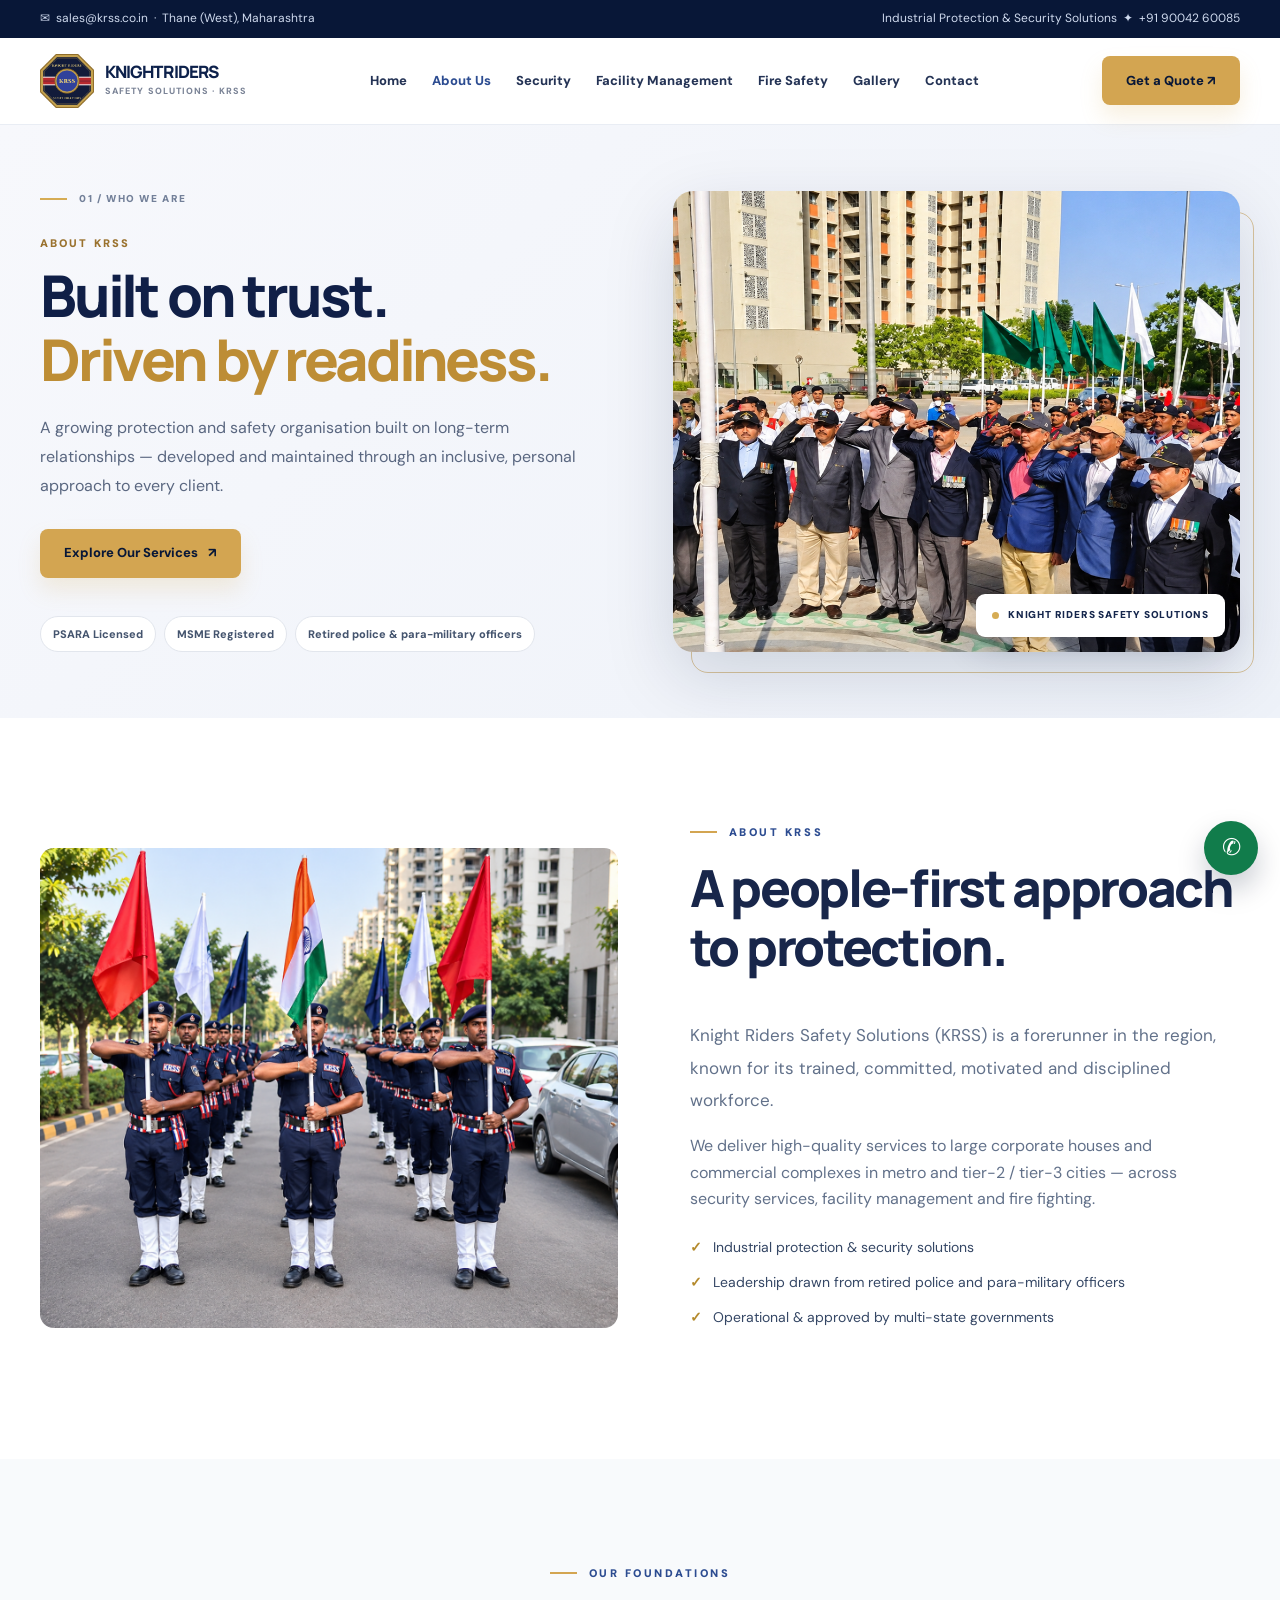
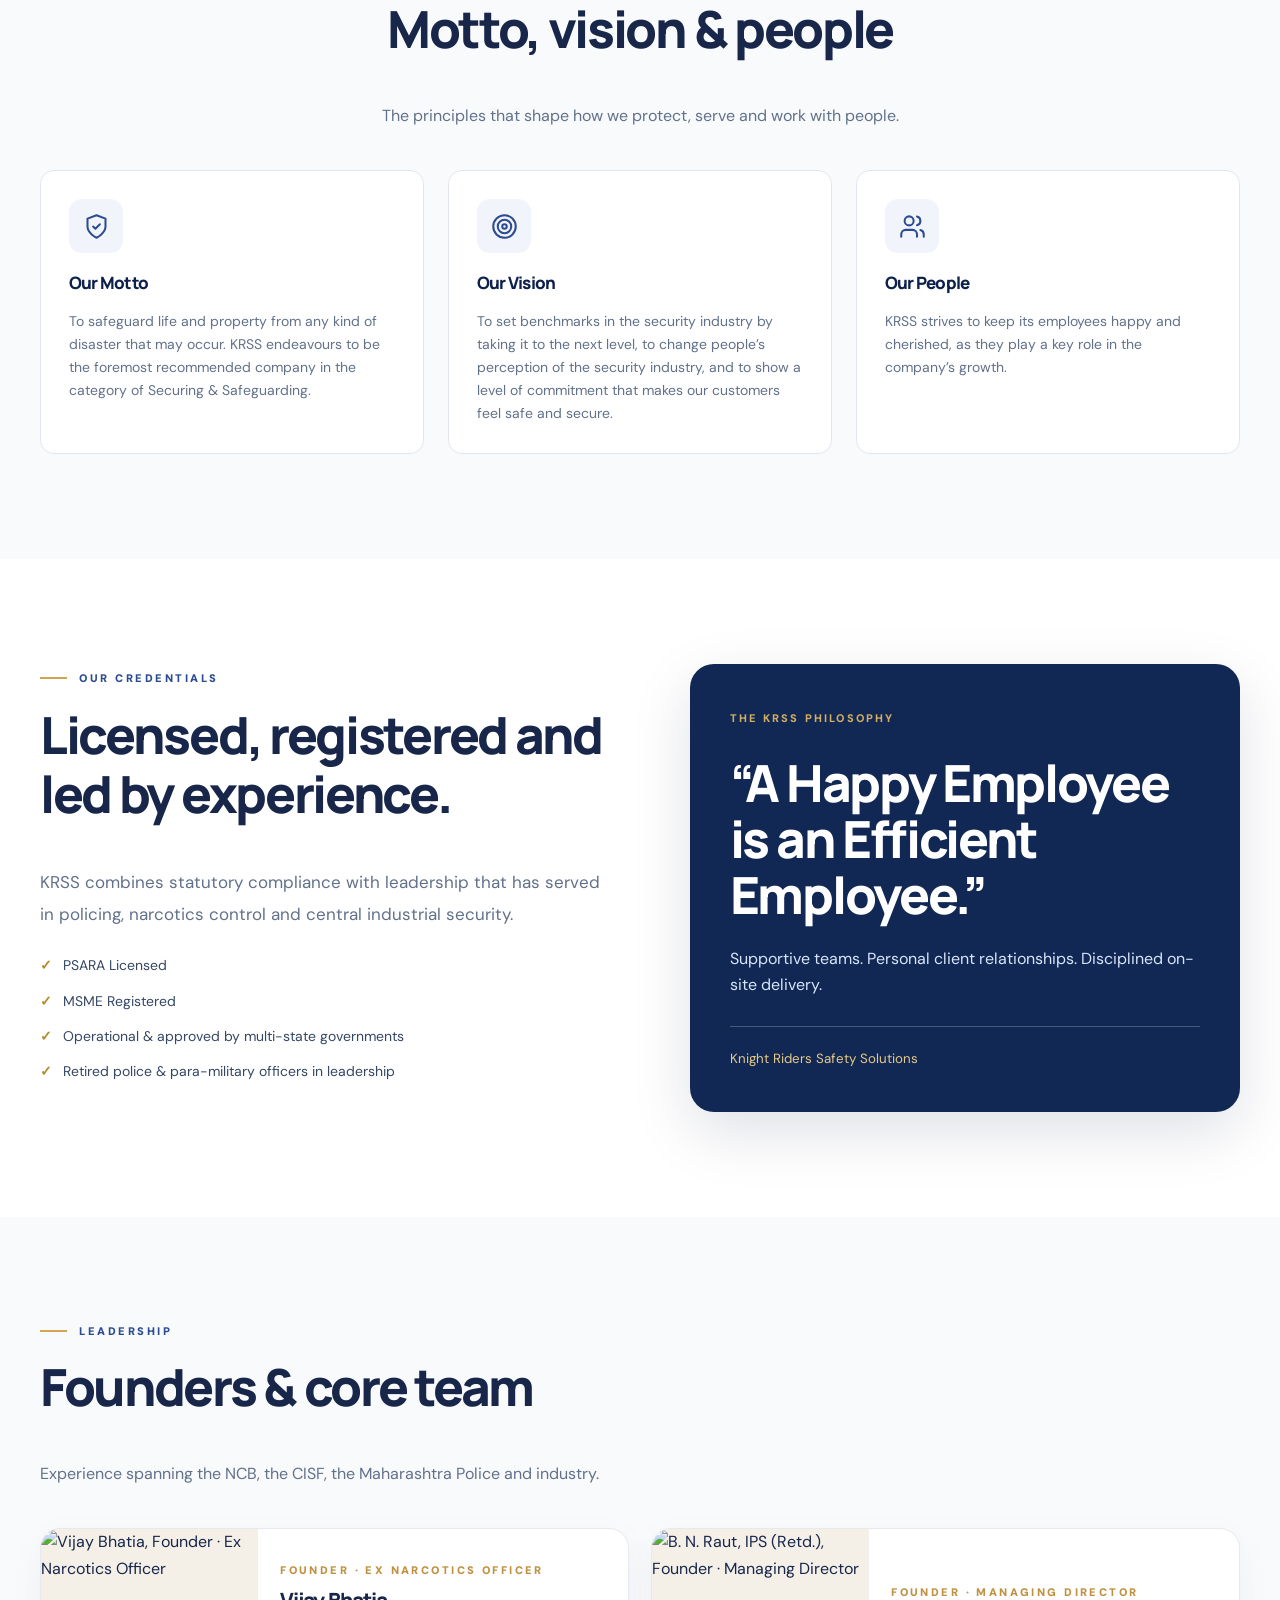
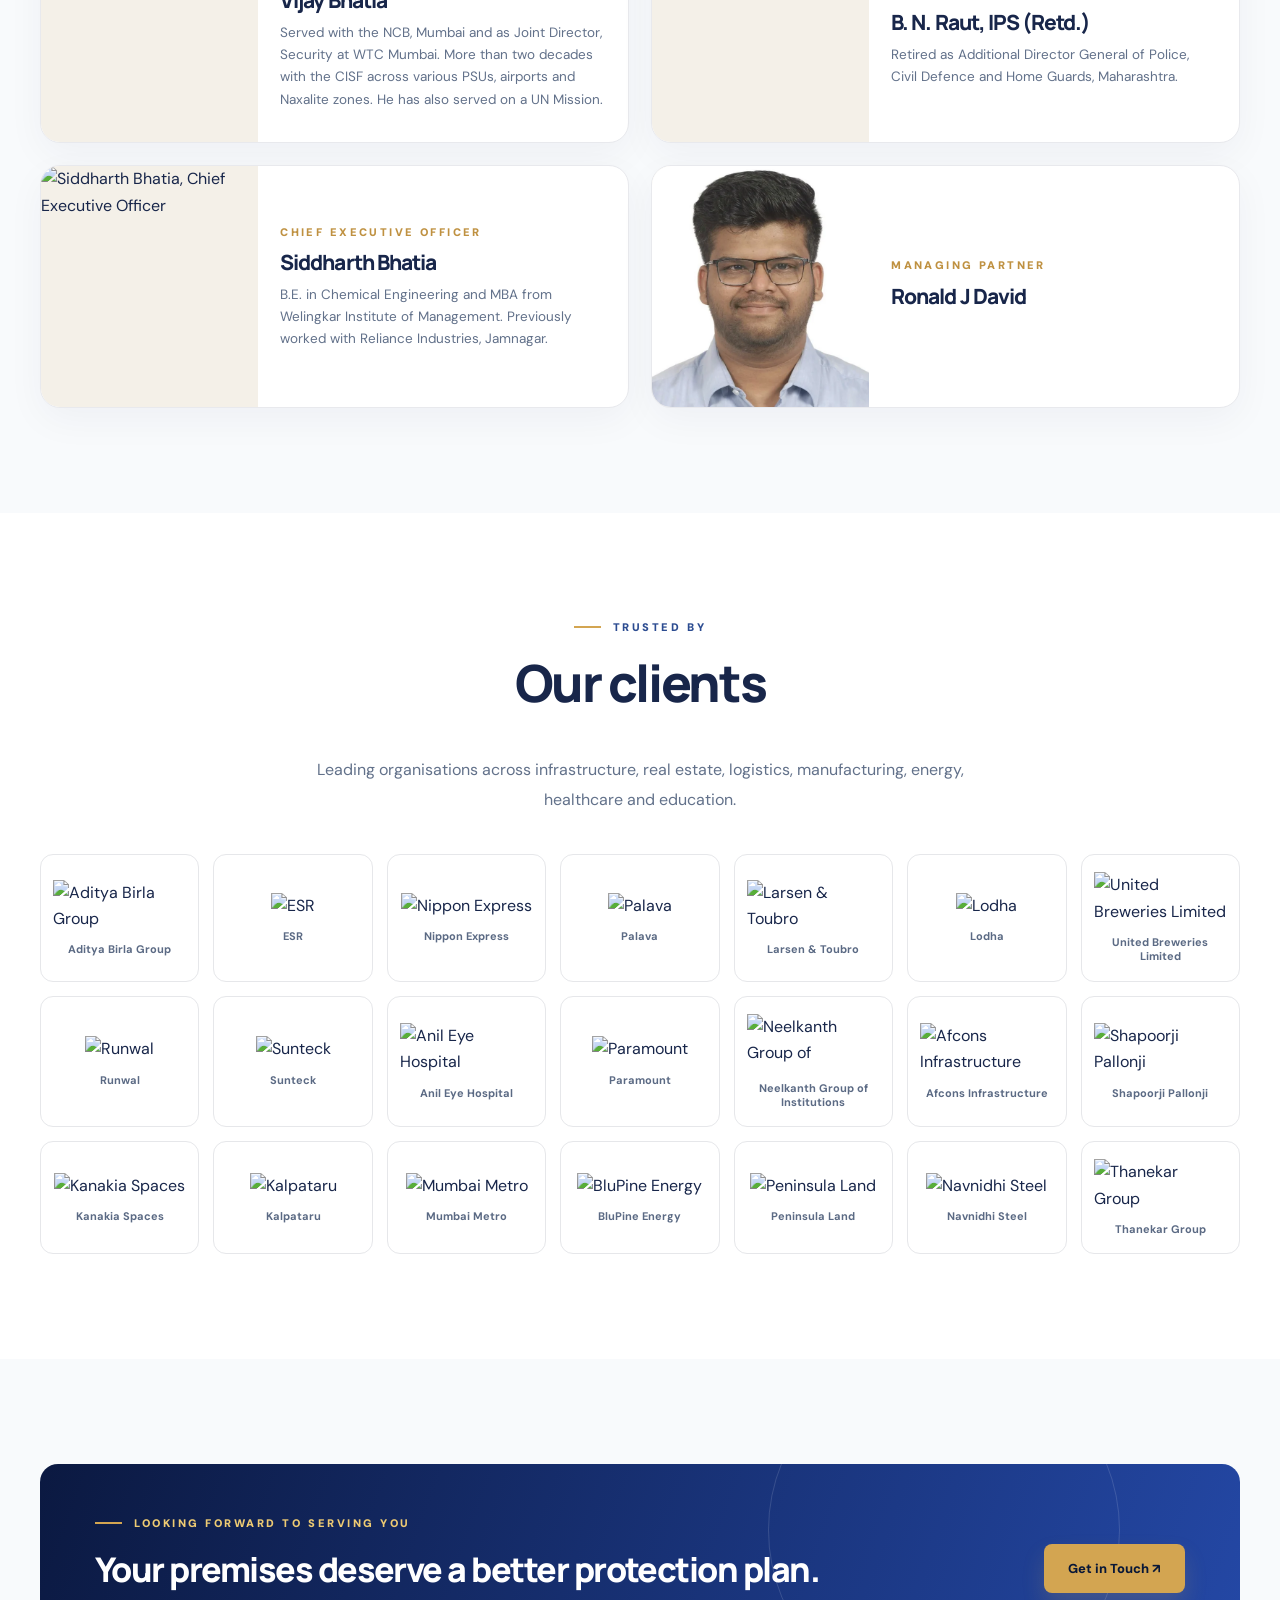
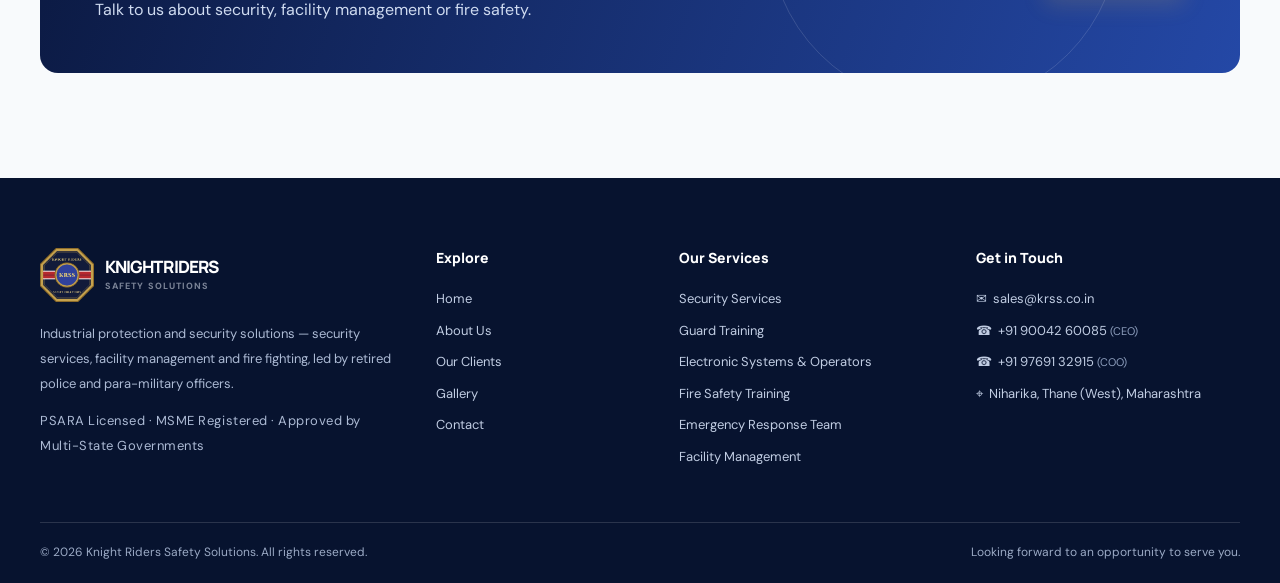
==== commit 191f4393: "Update KRSS website images and improve visual quality" ====
--- a/about.html
+++ b/about.html
@@ -25,10 +25,10 @@
 <section class="editorial-hero hero-about"><div class="container editorial-shell">
 <div class="editorial-copy"><div class="hero-index"><span class="index-line"></span>01 / WHO WE ARE</div><div class="editorial-kicker">ABOUT KRSS</div>
 <h1>Built on trust.<br/><em>Driven by readiness.</em></h1><p>A growing protection and safety organisation built on long-term relationships — developed and maintained through an inclusive, personal approach to every client.</p><div class="editorial-actions"><a class="btn btn-gold" href="security.html">Explore Our Services <span aria-hidden="true">↗</span></a></div><div class="hero-chips"><span>PSARA Licensed</span><span>MSME Registered</span><span>Retired police &amp; para-military officers</span></div></div>
-<div class="editorial-visual"><img src="assets/officers-salute.webp" alt="KRSS officers saluting at a flag-hoisting ceremony" loading="eager" fetchpriority="high" decoding="async"/><div class="photo-tag"><span class="photo-tag-dot"></span>KNIGHT RIDERS SAFETY SOLUTIONS</div></div>
+<div class="editorial-visual"><img src="assets/officers-salute.png" alt="KRSS officers saluting at a flag-hoisting ceremony" loading="eager" fetchpriority="high" decoding="async"/><div class="photo-tag"><span class="photo-tag-dot"></span>KNIGHT RIDERS SAFETY SOLUTIONS</div></div>
 </div></section>
 <section class="section"><div class="container split">
-<div class="image-figure reveal"><img src="assets/parade.webp" alt="KRSS security personnel on parade" loading="lazy" decoding="async"/></div>
+<div class="image-figure reveal"><img src="assets/KRSS Security Guard Flag Parade.png" alt="KRSS security personnel on parade" loading="lazy" decoding="async"/></div>
 <div class="reveal"><div class="eyebrow">About KRSS</div><h2>A people-first approach to protection.</h2>
 <p class="lead">Knight Riders Safety Solutions (KRSS) is a forerunner in the region, known for its trained, committed, motivated and disciplined workforce.</p>
 <p>We deliver high-quality services to large corporate houses and commercial complexes in metro and tier-2 / tier-3 cities — across security services, facility management and fire fighting.</p>
--- a/style.css
+++ b/style.css
@@ -54,8 +54,8 @@
 
 /* ---------- Brochure alignment (Nov 2026) ---------- */
 .logo img{border-radius:0;object-fit:contain;background:none}
-.hero-bg{background:linear-gradient(90deg,rgba(4,15,41,.97) 0%,rgba(6,19,52,.88) 42%,rgba(6,19,52,.35) 100%),url('assets/officers-salute.webp') center 40%/cover}
-@media(max-width:800px){.hero-bg{background:linear-gradient(90deg,rgba(4,15,41,.94),rgba(4,15,41,.66)),url('assets/officers-salute.webp') center/cover}}
+.hero-bg{background:linear-gradient(90deg,rgba(4,15,41,.97) 0%,rgba(6,19,52,.88) 42%,rgba(6,19,52,.35) 100%),url('assets/officers-salute.png') center 40%/cover}
+@media(max-width:800px){.hero-bg{background:linear-gradient(90deg,rgba(4,15,41,.94),rgba(4,15,41,.66)),url('assets/officers-salute.png') center/cover}}
 .footer-badges{font-size:11px;color:#d4ae60;letter-spacing:.04em}
 .footer-contact span{font-size:13px;color:#c1cde3}.footer-contact small{color:#8fa0bf;font-size:11px}
 .content-layout img.img-contain{object-fit:contain;background:linear-gradient(180deg,#f3f5fa,#e9edf5);padding:18px 0}
@@ -106,3 +106,539 @@
 .content-layout img.img-contain{background:#fff;border:1px solid var(--border)}
 @media(min-width:1101px){.client-brand-grid{grid-template-columns:repeat(7,minmax(0,1fr))}}
 @media(min-width:901px) and (max-width:1100px){.client-brand-grid{grid-template-columns:repeat(3,minmax(0,1fr))}}
+
+
+/* ================================================
+   KRSS PREMIUM - DUAL DIRECTION CLIENT MARQUEE
+================================================ */
+
+.krss-trusted-section {
+  --client-navy: #0b1941;
+  --client-gold: #c69b48;
+  --client-muted: #66748c;
+
+  position: relative;
+  padding: 95px 0 85px;
+  background:
+    radial-gradient(
+      circle at 50% 0%,
+      rgba(214, 172, 84, 0.08),
+      transparent 42%
+    ),
+    #f8fafc;
+
+  overflow: hidden;
+}
+
+/* SECTION HEADER */
+
+.krss-trusted-heading {
+  max-width: 800px;
+  margin: 0 auto 48px;
+  text-align: center;
+}
+
+.krss-trusted-label {
+  display: inline-flex;
+  align-items: center;
+  gap: 13px;
+  color: #a47a35;
+  font-size: 11px;
+  font-weight: 800;
+  letter-spacing: 0.2em;
+  margin-bottom: 22px;
+}
+
+.krss-label-line {
+  width: 26px;
+  height: 1px;
+  background: var(--client-gold);
+}
+
+.krss-trusted-heading h2 {
+  color: var(--client-navy);
+  font-family: "Manrope", sans-serif;
+  font-size: clamp(31px, 4vw, 51px);
+  font-weight: 800;
+  line-height: 1.18;
+  letter-spacing: -0.045em;
+  margin-bottom: 18px;
+}
+
+.krss-trusted-heading h2 span {
+  display: block;
+  color: var(--client-gold);
+}
+
+.krss-trusted-heading p {
+  max-width: 660px;
+  margin: 0 auto;
+  color: var(--client-muted);
+  font-size: 15px;
+  line-height: 1.85;
+}
+
+/* MARQUEE CONTAINER */
+
+.krss-marquee {
+  position: relative;
+  width: 100%;
+  overflow: hidden;
+  padding: 8px 0;
+
+  -webkit-mask-image: linear-gradient(
+    to right,
+    transparent,
+    black 6%,
+    black 94%,
+    transparent
+  );
+
+  mask-image: linear-gradient(
+    to right,
+    transparent,
+    black 6%,
+    black 94%,
+    transparent
+  );
+}
+
+/* TRACK */
+
+.krss-marquee-track {
+  display: flex;
+  width: max-content;
+  animation: krssMoveLeft 38s linear infinite;
+}
+
+/* GROUP */
+
+.krss-marquee-group {
+  display: flex;
+  flex-shrink: 0;
+  gap: 18px;
+  padding-right: 18px;
+}
+
+/* CARDS */
+
+.krss-logo-card {
+  flex: 0 0 185px;
+  width: 185px;
+  height: 108px;
+
+  display: flex;
+  align-items: center;
+  justify-content: center;
+
+  background: #fff;
+  border: 1px solid #e5eaf2;
+  border-radius: 15px;
+  padding: 19px;
+
+  box-shadow: 0 6px 22px rgba(11, 25, 65, 0.045);
+
+  transition:
+    transform 0.3s ease,
+    box-shadow 0.3s ease,
+    border-color 0.3s ease;
+}
+
+.krss-logo-card img {
+  width: 100%;
+  height: 65px;
+  object-fit: contain;
+
+  filter: grayscale(100%);
+  opacity: 0.8;
+
+  transition:
+    filter 0.3s ease,
+    opacity 0.3s ease,
+    transform 0.3s ease;
+}
+
+/* CARD HOVER */
+
+.krss-logo-card:hover {
+  transform: translateY(-4px);
+  border-color: var(--client-gold);
+  box-shadow: 0 14px 30px rgba(11, 25, 65, 0.1);
+}
+
+.krss-logo-card:hover img {
+  filter: grayscale(0%);
+  opacity: 1;
+  transform: scale(1.035);
+}
+
+/* ANIMATIONS */
+
+@keyframes krssMoveLeft {
+  from {
+    transform: translateX(0);
+  }
+
+  to {
+    transform: translateX(-50%);
+  }
+}
+
+/* SECOND ROW - REVERSE */
+
+.krss-marquee.reverse .krss-marquee-track {
+  animation-direction: reverse;
+  animation-duration: 43s;
+}
+
+/* PAUSE BOTH ROWS WHEN HOVERING THE SECTION */
+
+.krss-trusted-section:has(.krss-marquee:hover)
+.krss-marquee-track {
+  animation-play-state: paused;
+}
+
+/* BOTTOM CONTENT */
+
+.krss-trusted-bottom {
+  margin-top: 40px;
+  padding-top: 27px;
+  border-top: 1px solid #e3e8f0;
+
+  display: flex;
+  align-items: center;
+  justify-content: space-between;
+  gap: 25px;
+}
+
+.krss-trusted-note {
+  display: flex;
+  align-items: flex-start;
+  gap: 14px;
+}
+
+.krss-note-icon {
+  color: var(--client-gold);
+  font-size: 26px;
+  line-height: 1.2;
+}
+
+.krss-trusted-note strong {
+  display: block;
+  color: var(--client-navy);
+  font-size: 14px;
+  font-weight: 800;
+  margin-bottom: 4px;
+}
+
+.krss-trusted-note p {
+  margin: 0;
+  color: var(--client-muted);
+  font-size: 13px;
+  line-height: 1.6;
+}
+
+/* BUTTON */
+
+.krss-trusted-button {
+  display: inline-flex;
+  align-items: center;
+  justify-content: center;
+  gap: 13px;
+  flex-shrink: 0;
+
+  background: var(--client-navy);
+  color: #fff;
+
+  padding: 14px 23px;
+  border: 1px solid var(--client-navy);
+  border-radius: 9px;
+
+  font-size: 13px;
+  font-weight: 800;
+
+  transition:
+    background 0.3s ease,
+    transform 0.3s ease,
+    gap 0.3s ease;
+}
+
+.krss-trusted-button:hover {
+  background: #1c3872;
+  color: #fff;
+  transform: translateY(-3px);
+  gap: 18px;
+}
+
+/* TABLET */
+
+@media (max-width: 900px) {
+  .krss-trusted-section {
+    padding: 75px 0 65px;
+  }
+
+  .krss-logo-card {
+    flex-basis: 165px;
+    width: 165px;
+    height: 98px;
+  }
+
+  .krss-trusted-bottom {
+    margin-top: 28px;
+  }
+}
+
+/* MOBILE */
+
+@media (max-width: 600px) {
+  .krss-trusted-section {
+    padding: 65px 0 55px;
+  }
+
+  .krss-trusted-heading {
+    padding: 0 6px;
+    margin-bottom: 30px;
+  }
+
+  .krss-trusted-heading h2 {
+    font-size: 31px;
+  }
+
+  .krss-trusted-heading p {
+    font-size: 13px;
+  }
+
+  .krss-marquee-group {
+    gap: 12px;
+    padding-right: 12px;
+  }
+
+  .krss-logo-card {
+    flex-basis: 142px;
+    width: 142px;
+    height: 84px;
+    padding: 13px;
+    border-radius: 11px;
+  }
+
+  .krss-logo-card img {
+    height: 50px;
+  }
+
+  .krss-marquee-track {
+    animation-duration: 28s;
+  }
+
+  .krss-marquee.reverse .krss-marquee-track {
+    animation-duration: 33s;
+  }
+
+  .krss-trusted-bottom {
+    flex-direction: column;
+    text-align: center;
+    align-items: center;
+  }
+
+  .krss-trusted-note {
+    flex-direction: column;
+    align-items: center;
+    gap: 5px;
+  }
+
+  .krss-trusted-button {
+    width: 100%;
+    max-width: 290px;
+  }
+}
+
+/* ACCESSIBILITY */
+
+@media (prefers-reduced-motion: reduce) {
+  .krss-marquee-track {
+    animation: none !important;
+  }
+
+  .krss-logo-card,
+  .krss-logo-card img,
+  .krss-trusted-button {
+    transition: none;
+  }
+
+  .krss-marquee {
+    overflow-x: auto;
+    -webkit-mask-image: none;
+    mask-image: none;
+  }
+
+  .krss-marquee-group[aria-hidden="true"] {
+    display: none;
+  }
+}
+
+
+/* KRSS client marquee final refinements */
+.krss-trusted-section .krss-marquee + .krss-marquee { margin-top: 12px; }
+.krss-trusted-section .krss-marquee-track { backface-visibility: hidden; }
+.krss-trusted-section .krss-logo-card { overflow: hidden; }
+.krss-trusted-section .krss-logo-card img { display:block; max-width:100%; }
+.krss-trusted-section .krss-marquee:hover .krss-marquee-track,
+.krss-trusted-section .krss-marquee:focus-within .krss-marquee-track { animation-play-state:paused; }
+.krss-trusted-button:focus-visible { outline: 3px solid #c69b48; outline-offset: 4px; }
+@media (max-width:600px) {
+  .krss-trusted-section .krss-marquee + .krss-marquee { margin-top: 8px; }
+  .krss-trusted-section .krss-trusted-label { letter-spacing: .12em; gap: 8px; font-size: 9px; }
+}
+@media (prefers-reduced-motion: reduce) {
+  .krss-trusted-section .krss-marquee-track { animation: none !important; }
+}
+
+
+/* Dual client flow — final matching HTML/CSS fix */
+.krss-trusted-section .krss-marquee{overflow:hidden;width:100%;isolation:isolate;}
+.krss-trusted-section .krss-marquee-track{
+  display:flex;width:max-content;max-width:none;gap:0;
+  animation:krssContinuousFlow 36s linear infinite;
+  transform:translate3d(0,0,0);
+  backface-visibility:hidden;
+}
+.krss-trusted-section .krss-marquee-group{
+  display:flex;flex:none;gap:18px;padding-right:18px;width:max-content;
+}
+@keyframes krssContinuousFlow{
+  from{transform:translate3d(0,0,0)}
+  to{transform:translate3d(-50%,0,0)}
+}
+.krss-trusted-section .krss-marquee.reverse .krss-marquee-track{
+  animation-name:krssContinuousFlow;
+  animation-direction:reverse;
+  animation-duration:42s;
+}
+.krss-trusted-section .krss-marquee:hover .krss-marquee-track{
+  animation-play-state:paused;
+}
+.krss-trusted-section .krss-logo-card{box-sizing:border-box;flex:none}
+@media(max-width:600px){
+ .krss-trusted-section .krss-marquee-group{gap:12px;padding-right:12px}
+ .krss-trusted-section .krss-marquee.forward .krss-marquee-track{animation-duration:29s}
+ .krss-trusted-section .krss-marquee.reverse .krss-marquee-track{animation-duration:34s}
+}
+@media(prefers-reduced-motion:reduce){
+ .krss-trusted-section .krss-marquee-track{animation:none!important;transform:none!important}
+ .krss-trusted-section .krss-marquee{overflow-x:auto;mask-image:none;-webkit-mask-image:none}
+}
+
+/* KRSS 2026: independently looping two-row client marquee */
+.krss-trusted-section .krss-marquee{width:100%;overflow:hidden;isolation:isolate;}
+.krss-trusted-section .krss-marquee-track{display:flex;width:max-content;max-width:none;gap:0;will-change:transform;backface-visibility:hidden;}
+.krss-trusted-section .krss-marquee-group{display:flex;flex:none;width:max-content;gap:18px;padding-right:18px;}
+.krss-trusted-section .krss-marquee.forward .krss-marquee-track{animation:krssFlowForward 38s linear infinite;}
+.krss-trusted-section .krss-marquee.reverse .krss-marquee-track{animation:krssFlowBackward 44s linear infinite;}
+@keyframes krssFlowForward{from{transform:translate3d(0,0,0)}to{transform:translate3d(-50%,0,0)}}
+@keyframes krssFlowBackward{from{transform:translate3d(-50%,0,0)}to{transform:translate3d(0,0,0)}}
+.krss-trusted-section .krss-marquee:hover .krss-marquee-track{animation-play-state:paused}
+.krss-trusted-section .krss-logo-card{flex:none;box-sizing:border-box}
+@media(max-width:600px){
+.krss-trusted-section .krss-marquee-group{gap:12px;padding-right:12px}
+.krss-trusted-section .krss-marquee.forward .krss-marquee-track{animation-duration:30s}
+.krss-trusted-section .krss-marquee.reverse .krss-marquee-track{animation-duration:35s}
+}
+@media(prefers-reduced-motion:reduce){
+.krss-trusted-section .krss-marquee-track{animation:none!important;will-change:auto;transform:none!important}
+.krss-trusted-section .krss-marquee{overflow-x:auto;mask-image:none;-webkit-mask-image:none}
+.krss-trusted-section .krss-marquee-group[aria-hidden="true"]{display:none}
+}
+
+
+/* =====================================================
+   KRSS 2026 | True infinite 2-row client logo ticker
+   Independent class names — no conflicts with old rows
+   ===================================================== */
+.krss-flow-section{background:#f7f9fd;padding:84px 0 72px;overflow:hidden;position:relative}
+.krss-flow-heading{text-align:center;max-width:780px;margin:0 auto 44px}
+.krss-flow-eyebrow{display:flex;gap:14px;justify-content:center;align-items:center;color:#ae8036;font-size:11px;letter-spacing:.22em;font-weight:800;margin-bottom:18px}
+.krss-flow-eyebrow:before,.krss-flow-eyebrow:after{content:"";height:1px;width:30px;background:#c69b48}
+.krss-flow-heading h2{font-size:clamp(32px,4.3vw,52px);line-height:1.16;color:#0b1941;margin-bottom:20px;letter-spacing:-.048em}
+.krss-flow-heading h2 span{color:#c69b48}
+.krss-flow-heading p{font-size:15px;color:#62718a;line-height:1.75;max-width:640px;margin:0 auto}
+.krss-flow-rows{display:grid;gap:16px;width:100%;margin:0 auto 36px}
+.krss-flow-lane{width:100%;overflow:hidden;position:relative;isolation:isolate;mask-image:linear-gradient(to right,transparent 0%,black 5%,black 95%,transparent 100%);-webkit-mask-image:linear-gradient(to right,transparent 0%,black 5%,black 95%,transparent 100%)}
+.krss-flow-track{display:flex;align-items:center;width:max-content;max-width:none;gap:0;backface-visibility:hidden;will-change:transform}
+.krss-flow-set{display:flex;align-items:center;flex:0 0 auto;width:max-content;gap:18px;padding-right:18px}
+.krss-flow-card{width:186px;height:105px;flex:0 0 186px;display:grid;place-items:center;padding:19px;background:#fff;border:1px solid #e2e8f2;border-radius:15px;box-shadow:0 7px 18px rgba(11,25,65,.035);transition:transform .25s ease,border-color .25s ease,box-shadow .25s ease}
+.krss-flow-card img{display:block;width:100%;max-width:155px;height:65px;object-fit:contain;filter:grayscale(100%);opacity:.85;transition:filter .3s ease,transform .3s ease,opacity .3s ease}
+.krss-flow-card:hover{transform:translateY(-3px);border-color:#d6ac54;box-shadow:0 12px 30px rgba(11,25,65,.11)}
+.krss-flow-card:hover img{filter:none;opacity:1;transform:scale(1.035)}
+.krss-flow-section .krss-flow-left .krss-flow-track{animation:krssFlow2026Left 36s linear infinite running}
+.krss-flow-section .krss-flow-right .krss-flow-track{animation:krssFlow2026Right 42s linear infinite running}
+@keyframes krssFlow2026Left{from{transform:translate3d(0,0,0)}to{transform:translate3d(-50%,0,0)}}
+@keyframes krssFlow2026Right{from{transform:translate3d(-50%,0,0)}to{transform:translate3d(0,0,0)}}
+/* Animation runs automatically, including on hover */
+.krss-flow-bottom{display:flex;align-items:center;justify-content:space-between;gap:24px;border-top:1px solid #e0e6ef;padding-top:24px;margin-top:10px}
+.krss-flow-promise{display:flex;align-items:flex-start;gap:14px}.krss-flow-promise>span{color:#c69b48;font-size:22px}
+.krss-flow-promise strong{font-size:14px;color:#0b1941}.krss-flow-promise p{font-size:13px;margin:3px 0 0}
+.krss-flow-button{display:inline-flex;align-items:center;justify-content:center;gap:12px;border-radius:9px;background:#0b1941;color:#fff!important;font-size:13px;font-weight:800;padding:14px 20px;flex-shrink:0;transition:transform .25s ease,background .25s ease}
+.krss-flow-button:hover{background:#274b91;transform:translateY(-2px)}
+.krss-flow-button:focus-visible{outline:3px solid #c69b48;outline-offset:3px}
+@media(max-width:768px){.krss-flow-section{padding:66px 0 55px}.krss-flow-heading{margin-bottom:28px}.krss-flow-rows{gap:11px;margin-bottom:27px}.krss-flow-set{gap:12px;padding-right:12px}.krss-flow-card{width:148px;flex-basis:148px;height:87px;padding:13px;border-radius:12px}.krss-flow-card img{height:57px}.krss-flow-section .krss-flow-left .krss-flow-track{animation-duration:32s}.krss-flow-section .krss-flow-right .krss-flow-track{animation-duration:38s}.krss-flow-bottom{flex-direction:column;text-align:center;gap:14px}.krss-flow-promise{justify-content:center}.krss-flow-promise p{max-width:310px}}
+@media(prefers-reduced-motion:reduce){.krss-flow-track{animation:none!important;will-change:auto;transform:none!important}.krss-flow-lane{overflow-x:auto;mask-image:none;-webkit-mask-image:none;scrollbar-width:thin}.krss-flow-set[aria-hidden="true"]{display:none}}
+
+/* KRSS auto-play client flow: always moving unless Reduced Motion is enabled */
+@media (prefers-reduced-motion: no-preference) {
+  .krss-flow-section .krss-flow-left .krss-flow-track {
+    animation: krssFlow2026Left 36s linear infinite !important;
+    animation-play-state: running !important;
+  }
+  .krss-flow-section .krss-flow-right .krss-flow-track {
+    animation: krssFlow2026Right 42s linear infinite !important;
+    animation-play-state: running !important;
+  }
+}
+@media (max-width: 768px) and (prefers-reduced-motion: no-preference) {
+  .krss-flow-section .krss-flow-left .krss-flow-track { animation-duration: 32s !important; }
+  .krss-flow-section .krss-flow-right .krss-flow-track { animation-duration: 38s !important; }
+}
+
+
+/* =============================================================
+   KRSS: SINGLE ROW / ORIGINAL FULL-COLOUR LOGOS / AUTO MARQUEE
+   Unique classes prevent conflicts with earlier dual-row styles.
+   ============================================================= */
+.krss-one-section{background:#f7f9fd;padding:82px 0 70px;overflow:hidden}
+.krss-one-heading{text-align:center;max-width:790px;margin:0 auto 38px}
+.krss-one-label{display:flex;align-items:center;justify-content:center;gap:14px;font-size:11px;font-weight:800;letter-spacing:.21em;color:#b18437;margin-bottom:18px}
+.krss-one-label:before,.krss-one-label:after{content:"";width:28px;height:1px;background:#c69b48}
+.krss-one-heading h2{font-family:Manrope,sans-serif;color:#0b1941;font-size:clamp(30px,4vw,50px);line-height:1.18;letter-spacing:-.045em;margin:0 0 16px}
+.krss-one-heading h2 span{color:#bd903b}
+.krss-one-heading p{font-size:15px;line-height:1.8;color:#65728a;max-width:650px;margin:0 auto}
+.krss-one-window{width:100%;overflow:hidden;isolation:isolate;padding:14px 0 20px;-webkit-mask-image:linear-gradient(90deg,transparent,black 5%,black 95%,transparent);mask-image:linear-gradient(90deg,transparent,black 5%,black 95%,transparent)}
+.krss-one-track{display:flex;align-items:center;width:max-content;max-width:none;gap:0;animation:krssOneContinuous 78s linear infinite;will-change:transform;animation-play-state:running}
+.krss-one-group{display:flex;align-items:center;flex:none;width:max-content;gap:16px;padding-right:16px}
+.krss-one-card{box-sizing:border-box;flex:0 0 178px;width:178px;height:103px;display:grid;place-items:center;border:1px solid #e1e7f0;border-radius:15px;background:#fff;padding:16px;box-shadow:0 7px 25px rgba(11,25,65,.045)}
+.krss-one-card img,.krss-one-card:hover img{display:block;width:100%;max-width:150px;height:66px;object-fit:contain;filter:none!important;opacity:1!important;transform:none!important;mix-blend-mode:normal}
+.krss-one-card:hover{border-color:#d5b36d;box-shadow:0 8px 25px rgba(11,25,65,.075)}
+@keyframes krssOneContinuous{from{transform:translate3d(0,0,0)}to{transform:translate3d(-50%,0,0)}}
+.krss-one-footer{margin-top:28px;padding-top:24px;border-top:1px solid #e1e6ee;display:flex;align-items:center;justify-content:space-between;gap:24px}
+.krss-one-footer p{font-size:13px;line-height:1.6;color:#62718a;margin:0}.krss-one-footer strong{color:#0b1941}
+.krss-one-button{display:inline-flex;align-items:center;gap:12px;padding:13px 21px;border-radius:9px;background:#0b1941;color:white!important;font-size:13px;font-weight:800;white-space:nowrap;transition:background .2s}
+.krss-one-button:hover{background:#254781}
+.krss-one-button:focus-visible{outline:3px solid #c69b48;outline-offset:3px}
+@media(max-width:768px){.krss-one-section{padding:62px 0 50px}.krss-one-heading{margin-bottom:26px}.krss-one-heading p{font-size:13px}.krss-one-group{gap:11px;padding-right:11px}.krss-one-card{flex-basis:143px;width:143px;height:85px;padding:11px;border-radius:12px}.krss-one-card img{height:58px}.krss-one-track{animation-duration:68s}.krss-one-footer{flex-direction:column;align-items:center;text-align:center;gap:14px}.krss-one-button{justify-content:center}}
+@media(prefers-reduced-motion:reduce){.krss-one-track{animation:none;will-change:auto}.krss-one-window{overflow-x:auto;mask-image:none;-webkit-mask-image:none}.krss-one-group[aria-hidden="true"]{display:none}}
+
+/* KRSS CLIENT PORTFOLIO — STATIC COLORFUL GRID (NO SLIDER / MARQUEE) */
+.krss-static-clients{padding:88px 0 76px;background:#f8fafc}
+.krss-static-heading{text-align:center;max-width:780px;margin:0 auto 42px}
+.krss-static-heading .eyebrow{justify-content:center;color:#ad7f2a}
+.krss-static-heading h2{color:#0b1941;font-size:clamp(30px,3.8vw,50px);line-height:1.17;margin:0 0 17px}
+.krss-static-heading h2 span{color:#c69b48}
+.krss-static-heading p{margin:0 auto;max-width:630px;font-size:15px;line-height:1.8}
+.krss-static-grid{display:grid;grid-template-columns:repeat(6,minmax(0,1fr));gap:15px}
+.krss-static-card{min-width:0;min-height:112px;display:flex;align-items:center;justify-content:center;padding:18px;background:#fff;border:1px solid #e1e8f1;border-radius:14px;box-shadow:0 5px 20px rgba(11,25,65,.045);transition:transform .24s ease,box-shadow .24s ease,border-color .24s ease}
+.krss-static-card img{display:block;width:100%;height:67px;object-fit:contain;filter:none!important;opacity:1!important;transform:none!important;animation:none!important}
+.krss-static-card:hover{transform:translateY(-3px);border-color:#d6ac54;box-shadow:0 12px 27px rgba(11,25,65,.095)}
+.krss-static-footer{display:flex;align-items:center;justify-content:space-between;gap:20px;border-top:1px solid #e1e6ef;margin-top:34px;padding-top:25px}
+.krss-static-footer p{margin:0;font-size:13px}
+.krss-static-footer strong{color:#0b1941}
+@media(max-width:1020px){.krss-static-grid{grid-template-columns:repeat(4,minmax(0,1fr))}}
+@media(max-width:650px){.krss-static-clients{padding:60px 0 54px}.krss-static-heading{margin-bottom:28px}.krss-static-grid{grid-template-columns:repeat(2,minmax(0,1fr));gap:10px}.krss-static-card{min-height:87px;padding:13px;border-radius:11px}.krss-static-card img{height:55px}.krss-static-footer{flex-direction:column;align-items:stretch;text-align:center}.krss-static-footer .btn{align-self:center}}
+@media(prefers-reduced-motion:reduce){.krss-static-card{transition:none}}
